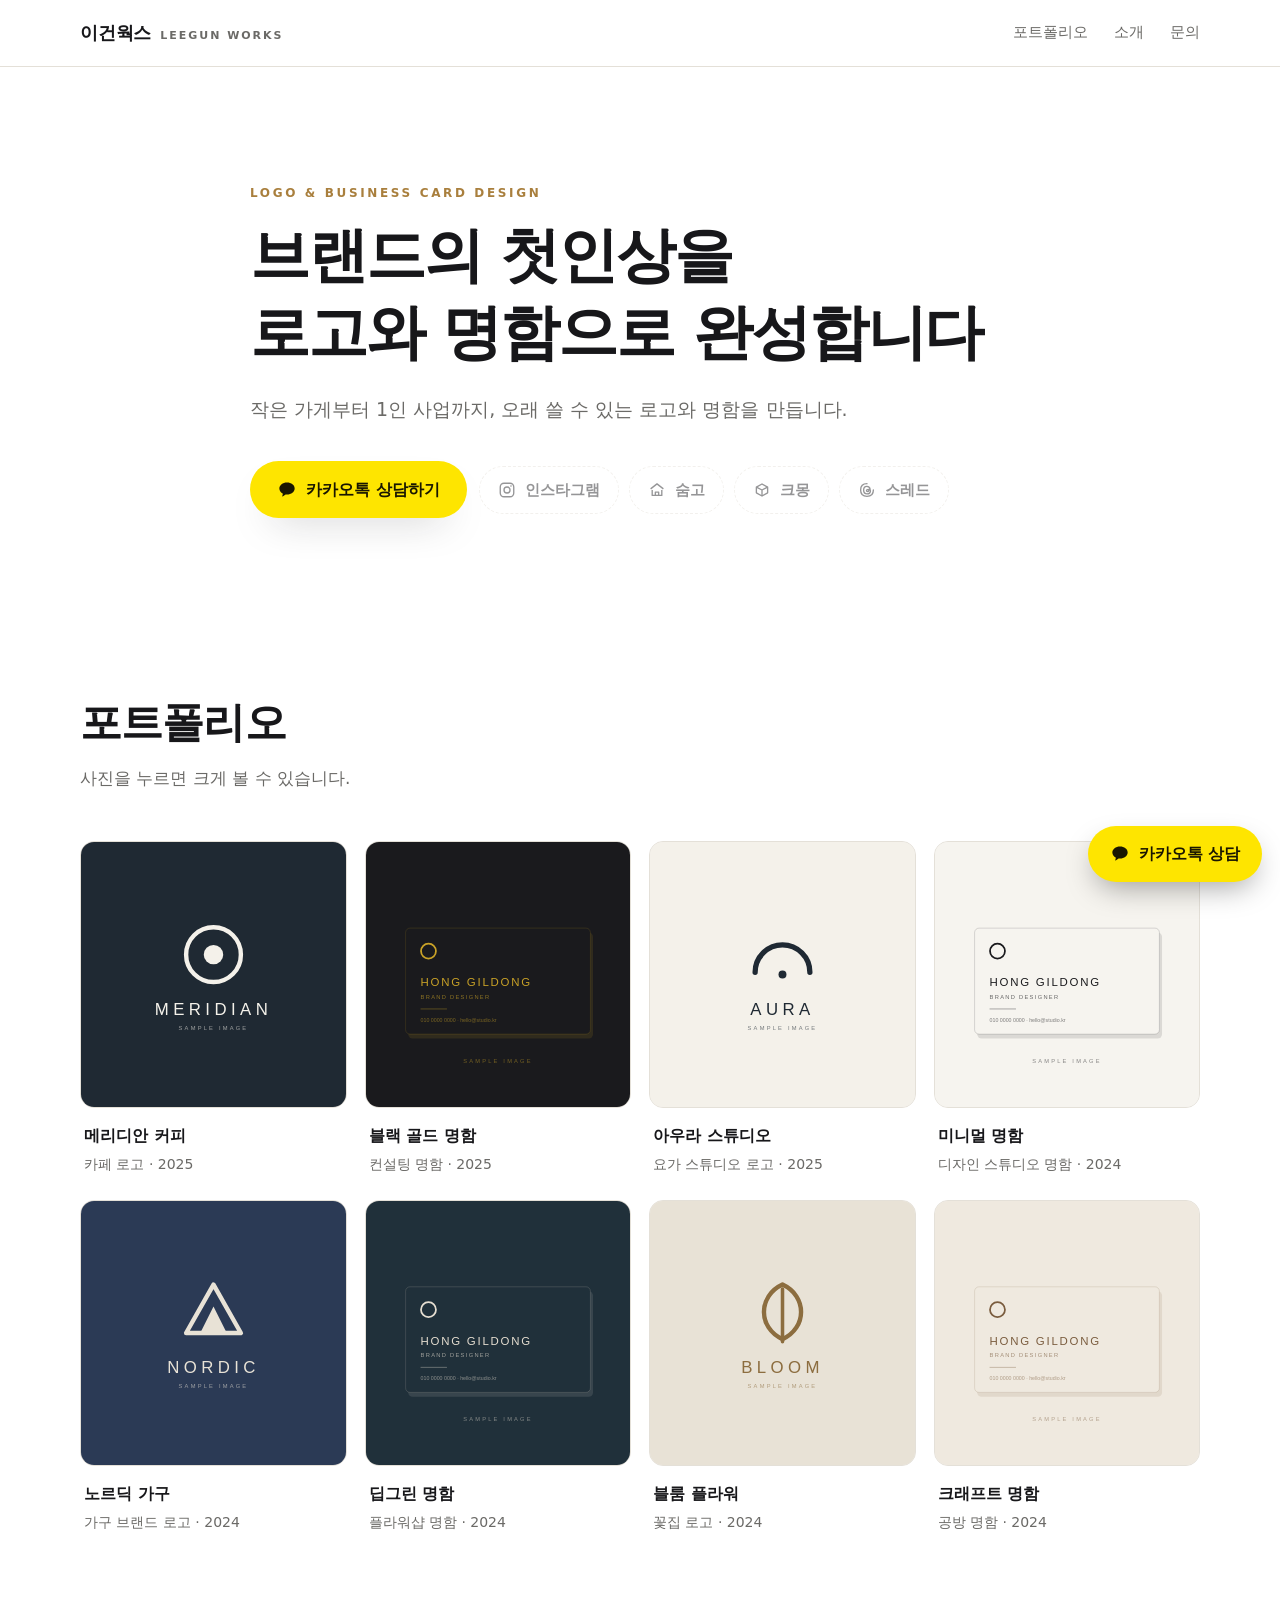
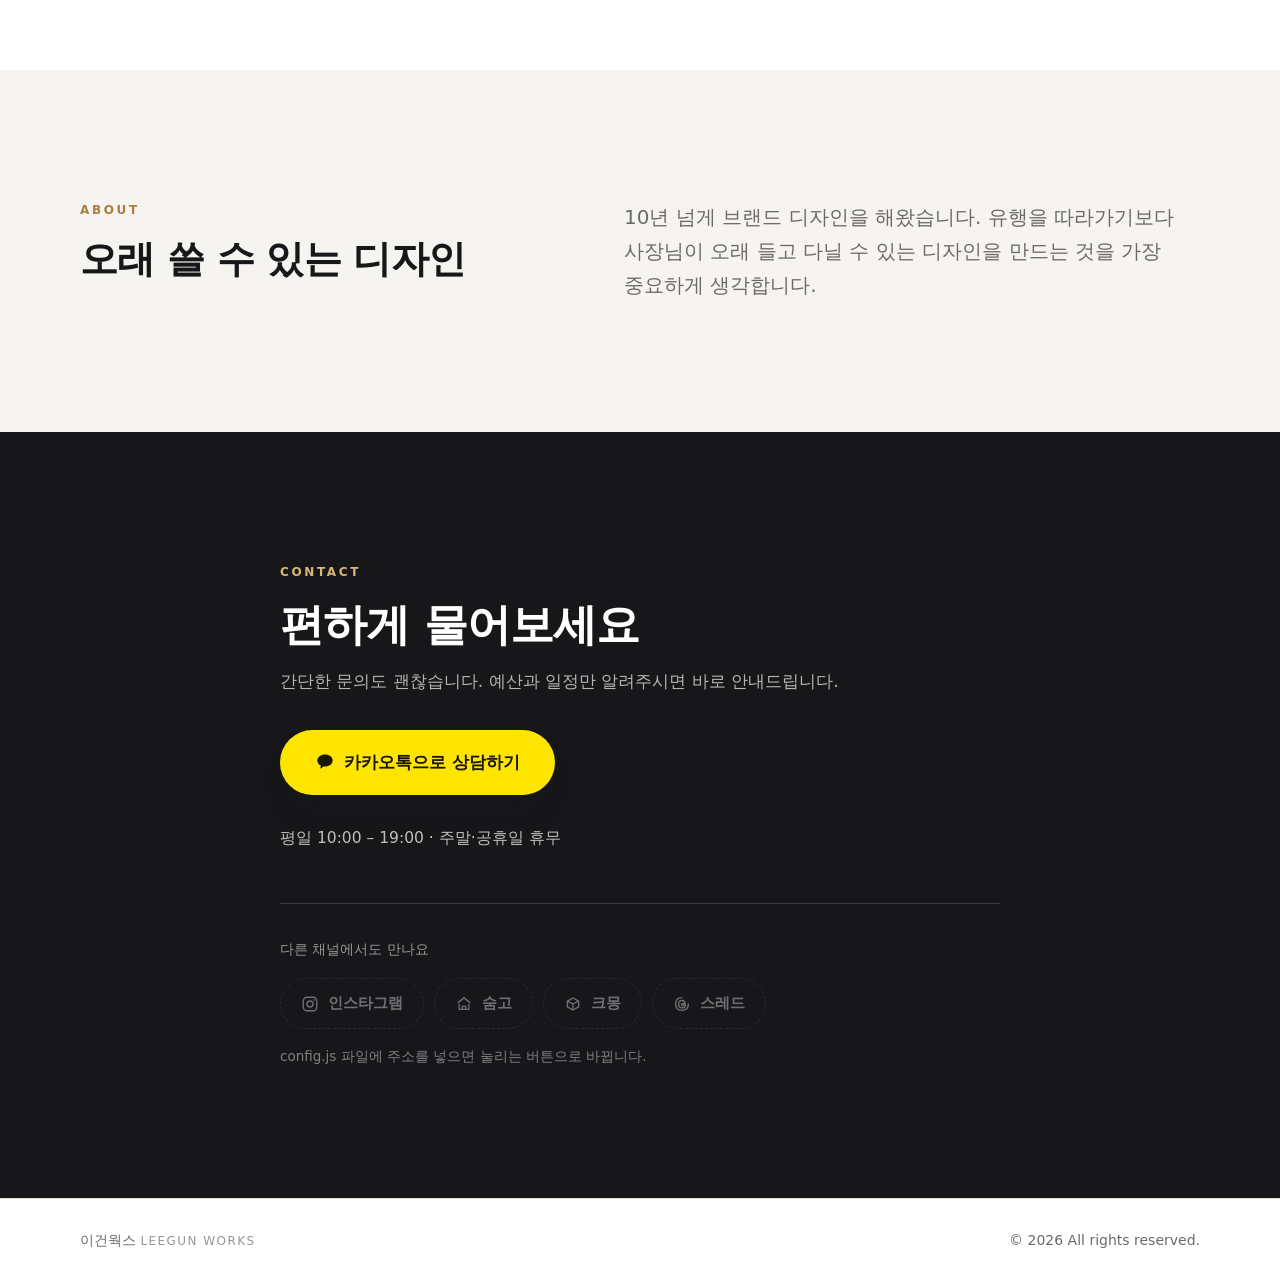
==== index.html @ 06e01722 "구성 단순화: 작업 과정·분류 탭 제거, 첫 화면에 외부 채널 버튼 추가 - 작업 과정(PROCESS) 섹션과 상단 메뉴 항목 삭제 - 포트폴리오 제목을 "지금까지의 작업"에서 "" ====
<!DOCTYPE html>
<html lang="ko">
<head>
<meta charset="UTF-8">
<meta name="viewport" content="width=device-width, initial-scale=1">
<title>이건웍스 | 로고 · 명함 디자인</title>
<meta name="description" content="이건웍스(Leegun Works) 로고·명함 디자인 포트폴리오. 상담은 카카오톡으로 편하게 문의해 주세요.">

<meta property="og:type" content="website">
<meta property="og:title" content="이건웍스 | 로고 · 명함 디자인">
<meta property="og:description" content="브랜드의 첫인상을 로고와 명함으로 완성합니다.">
<meta property="og:image" content="images/portfolio/logo-01.svg">

<link rel="icon" href="data:image/svg+xml,<svg xmlns='http://www.w3.org/2000/svg' viewBox='0 0 32 32'><rect width='32' height='32' rx='7' fill='%2317171a'/><circle cx='16' cy='16' r='7' fill='none' stroke='%23b08544' stroke-width='2.5'/></svg>">
<link rel="preconnect" href="https://cdn.jsdelivr.net">
<link rel="stylesheet" href="https://cdn.jsdelivr.net/gh/orioncactus/pretendard@v1.3.9/dist/web/static/pretendard-dynamic-subset.min.css">
<link rel="stylesheet" href="style.css">
</head>
<body>

<a class="skip-link" href="#portfolio">본문으로 건너뛰기</a>

<header class="site-header">
  <div class="wrap header-inner">
    <a class="brand" href="#top">
      <span data-brand>이건웍스</span>
      <span class="brand-en" data-brand-en></span>
    </a>
    <nav class="nav" aria-label="주요 메뉴">
      <a href="#portfolio">포트폴리오</a>
      <a href="#about">소개</a>
      <a href="#contact">문의</a>
    </nav>
  </div>
</header>

<main id="top">

  <!-- 첫 화면 -->
  <section class="hero">
    <div class="wrap hero-inner">
      <p class="eyebrow">LOGO &amp; BUSINESS CARD DESIGN</p>
      <h1 data-hero-title>브랜드의 첫인상을<br>로고와 명함으로 완성합니다</h1>
      <p class="hero-text" data-hero-text></p>
      <div class="hero-actions">
        <a class="btn btn-kakao" data-kakao-cta href="#contact">
          <span class="kakao-icon" aria-hidden="true"></span>카카오톡 상담하기
        </a>
        <div class="channel-buttons" id="heroChannels"></div>
      </div>
    </div>
  </section>

  <!-- 포트폴리오 -->
  <section id="portfolio" class="section">
    <div class="wrap">
      <div class="section-head">
        <h2>포트폴리오</h2>
        <p class="section-text">사진을 누르면 크게 볼 수 있습니다.</p>
      </div>

      <div class="grid" id="gallery"></div>
      <p class="empty" id="galleryEmpty" hidden>아직 등록된 작업물이 없습니다.</p>
    </div>
  </section>

  <!-- 소개 -->
  <section id="about" class="section section-alt">
    <div class="wrap about-inner">
      <div>
        <p class="eyebrow">ABOUT</p>
        <h2>오래 쓸 수 있는 디자인</h2>
      </div>
      <p class="about-text" data-about-text></p>
    </div>
  </section>

  <!-- 문의 -->
  <section id="contact" class="section contact">
    <div class="wrap contact-inner">
      <p class="eyebrow">CONTACT</p>
      <h2>편하게 물어보세요</h2>
      <p class="section-text">간단한 문의도 괜찮습니다. 예산과 일정만 알려주시면 바로 안내드립니다.</p>

      <a class="btn btn-kakao btn-lg" data-kakao-cta href="#contact">
        <span class="kakao-icon" aria-hidden="true"></span>카카오톡으로 상담하기
      </a>

      <ul class="contact-list" id="contact-list"></ul>

      <div class="channels">
        <p class="channels-label">다른 채널에서도 만나요</p>
        <div class="channel-buttons" id="channels"></div>
      </div>
    </div>
  </section>

</main>

<footer class="site-footer">
  <div class="wrap footer-inner">
    <span><span data-brand>이건웍스</span> <span class="footer-en" data-brand-en></span></span>
    <span class="footer-copy">&copy; <span id="year"></span> All rights reserved.</span>
  </div>
</footer>

<!-- 화면 아래 고정 카카오 버튼 -->
<a class="kakao-float" data-kakao-cta href="#contact" aria-label="카카오톡 상담하기">
  <span class="kakao-icon" aria-hidden="true"></span>
  <span class="kakao-float-text">카카오톡 상담</span>
</a>

<!-- 사진 크게 보기 -->
<div class="lightbox" id="lightbox" role="dialog" aria-modal="true" aria-label="작업물 크게 보기" hidden>
  <button class="lb-close" type="button" aria-label="닫기">&times;</button>
  <button class="lb-nav lb-prev" type="button" aria-label="이전 작업물">&#8249;</button>
  <figure class="lb-figure">
    <img id="lbImage" src="" alt="">
    <figcaption><strong id="lbTitle"></strong><span id="lbDesc"></span></figcaption>
  </figure>
  <button class="lb-nav lb-next" type="button" aria-label="다음 작업물">&#8250;</button>
</div>

<script src="config.js"></script>
<script src="script.js"></script>
</body>
</html>
---- style.css ----
/* ============================================================
   디자인 설정 — 색을 바꾸고 싶으면 아래 값만 고치세요.
   ============================================================ */
:root {
  --paper:      #ffffff;   /* 기본 배경색 */
  --paper-alt:  #f6f4f0;   /* 중간중간 들어가는 배경색 */
  --ink:        #17171a;   /* 글자색 */
  --ink-soft:   #6b6a67;   /* 흐린 글자색 */
  --line:       #e4e0d8;   /* 선 색 */
  --accent:     #a97f3d;   /* 포인트 색 */
  --kakao-bg:   #fee500;   /* 카카오 노랑 (바꾸지 마세요) */
  --kakao-ink:  #191600;

  --wrap: 1120px;
  --radius: 14px;
  --shadow: 0 18px 40px -22px rgba(23, 23, 26, .38);
  --font: "Pretendard Variable", Pretendard, -apple-system, BlinkMacSystemFont,
          "Apple SD Gothic Neo", "Malgun Gothic", system-ui, sans-serif;
}

/* ---------- 기본 ---------- */
*, *::before, *::after { box-sizing: border-box; }
html { scroll-behavior: smooth; }
body {
  margin: 0;
  background: var(--paper);
  color: var(--ink);
  font-family: var(--font);
  font-size: 17px;
  line-height: 1.7;
  -webkit-font-smoothing: antialiased;
  word-break: keep-all;
}
img { max-width: 100%; display: block; }
a { color: inherit; text-decoration: none; }
h1, h2, h3 { line-height: 1.28; letter-spacing: -.02em; margin: 0; font-weight: 700; }
p { margin: 0; }
ul, ol { margin: 0; padding: 0; list-style: none; }

.wrap { width: min(100% - 40px, var(--wrap)); margin-inline: auto; }
.section { padding: clamp(72px, 11vw, 130px) 0; }
.section-alt { background: var(--paper-alt); }

.eyebrow {
  font-size: 12px; letter-spacing: .22em; font-weight: 600;
  color: var(--accent); text-transform: uppercase; margin-bottom: 14px;
}
.section-head { max-width: 620px; margin-bottom: 48px; }
.section-head h2 { font-size: clamp(28px, 4.4vw, 42px); }
.section-text { color: var(--ink-soft); margin-top: 14px; }

.skip-link {
  position: absolute; left: -9999px; top: 0; z-index: 100;
  background: var(--ink); color: #fff; padding: 12px 18px;
}
.skip-link:focus { left: 12px; top: 12px; }

:where(a, button):focus-visible {
  outline: 2px solid var(--accent); outline-offset: 3px; border-radius: 6px;
}

/* ---------- 상단 메뉴 ---------- */
.site-header {
  position: sticky; top: 0; z-index: 40;
  background: rgba(255, 255, 255, .88);
  backdrop-filter: blur(12px);
  border-bottom: 1px solid var(--line);
}
.header-inner {
  display: flex; align-items: center; justify-content: space-between;
  min-height: 66px; gap: 20px;
}
.brand {
  font-weight: 700; font-size: 18px; letter-spacing: -.01em;
  display: inline-flex; align-items: baseline; gap: 9px;
}
.brand-en {
  font-size: 11px; font-weight: 600; letter-spacing: .18em;
  color: var(--ink-soft);
}
@media (max-width: 400px) { .brand-en { display: none; } }
.footer-en { letter-spacing: .12em; font-size: 12px; opacity: .7; }
.nav { display: flex; gap: 26px; font-size: 15px; color: var(--ink-soft); }
.nav a { position: relative; padding: 4px 0; transition: color .18s; }
.nav a:hover { color: var(--ink); }
@media (max-width: 720px) { .nav { display: none; } }

/* ---------- 첫 화면 ---------- */
.hero { padding: clamp(64px, 10vw, 116px) 0 clamp(20px, 4vw, 48px); }
.hero-inner { max-width: 780px; }
.hero h1 { font-size: clamp(32px, 6.2vw, 60px); letter-spacing: -.035em; }
.hero-text { margin-top: 22px; font-size: clamp(16px, 2vw, 19px); color: var(--ink-soft); max-width: 52ch; }
.hero-actions {
  display: flex; flex-wrap: wrap; align-items: center;
  gap: 12px; margin-top: 36px;
}
.hero-actions .channel { padding: 11px 18px; font-size: 14.5px; }

/* ---------- 버튼 ---------- */
.btn {
  display: inline-flex; align-items: center; justify-content: center; gap: 9px;
  padding: 14px 26px; border-radius: 999px; font-weight: 600; font-size: 16px;
  border: 1px solid transparent; cursor: pointer;
  transition: transform .16s ease, box-shadow .16s ease, background .16s ease;
}
.btn:hover { transform: translateY(-2px); }
.btn-lg { padding: 17px 34px; font-size: 17px; }
.btn-kakao { background: var(--kakao-bg); color: var(--kakao-ink); box-shadow: var(--shadow); }
.btn-kakao:hover { background: #ffe94d; }
.btn-ghost { border-color: var(--line); color: var(--ink); background: transparent; }
.btn-ghost:hover { border-color: var(--ink); }

.kakao-icon {
  width: 20px; height: 20px; flex: none;
  background: currentColor;
  -webkit-mask: var(--kakao-mask) center / contain no-repeat;
          mask: var(--kakao-mask) center / contain no-repeat;
  --kakao-mask: url("data:image/svg+xml,%3Csvg xmlns='http://www.w3.org/2000/svg' viewBox='0 0 24 24'%3E%3Cpath d='M12 3C6.9 3 2.8 6.3 2.8 10.3c0 2.6 1.7 4.9 4.3 6.2-.2.7-.7 2.5-.8 2.9-.1.5.2.5.4.4.2-.1 2.7-1.8 3.7-2.5.5.1 1.1.1 1.6.1 5.1 0 9.2-3.3 9.2-7.3S17.1 3 12 3z'/%3E%3C/svg%3E");
}

/* ---------- 포트폴리오 ---------- */
.grid {
  display: grid; gap: 18px;
  grid-template-columns: repeat(auto-fill, minmax(min(100%, 250px), 1fr));
}
.card-item {
  border: 0; padding: 0; background: none; font: inherit; color: inherit;
  cursor: zoom-in; text-align: left; display: block;
}
.card-item .thumb {
  position: relative; overflow: hidden; border-radius: var(--radius);
  border: 1px solid var(--line); background: var(--paper-alt);
}
.card-item img {
  width: 100%; aspect-ratio: 1; object-fit: cover;
  transition: transform .45s cubic-bezier(.2, .7, .3, 1);
}
.card-item:hover img { transform: scale(1.045); }
.card-item .meta { padding: 14px 4px 4px; }
.card-item .meta strong { display: block; font-size: 16px; font-weight: 600; }
.card-item .meta span { font-size: 14px; color: var(--ink-soft); }
.empty { color: var(--ink-soft); padding: 40px 0; }

/* ---------- 소개 ---------- */
.about-inner { display: grid; gap: 32px; grid-template-columns: 1fr; }
.about-inner h2 { font-size: clamp(26px, 4vw, 38px); }
.about-text { font-size: clamp(17px, 2.2vw, 20px); color: var(--ink-soft); max-width: 62ch; }
@media (min-width: 900px) {
  .about-inner { grid-template-columns: 1fr 1.2fr; gap: 64px; align-items: start; }
}

/* ---------- 문의 ---------- */
.contact { background: var(--ink); color: #fff; }
.contact .eyebrow { color: #d8b877; }
.contact h2 { font-size: clamp(28px, 4.6vw, 44px); }
.contact .section-text { color: rgba(255, 255, 255, .68); }
.contact-inner { max-width: 720px; }
.contact-inner .btn-kakao { margin-top: 34px; }

.contact-list { display: flex; flex-wrap: wrap; gap: 10px 28px; margin-top: 30px; font-size: 15.5px; color: rgba(255, 255, 255, .72); }
.contact-list a:hover { color: #fff; text-decoration: underline; }

.channels { margin-top: 52px; padding-top: 34px; border-top: 1px solid rgba(255, 255, 255, .16); }
.channels-label { font-size: 14px; color: rgba(255, 255, 255, .55); margin-bottom: 16px; }
.channels-hint { font-size: 13.5px; color: rgba(255, 255, 255, .45); margin-top: 16px; }

/* ---------- 인스타 · 숨고 · 크몽 · 스레드 버튼 ----------
   기본값은 흰 배경용(첫 화면), .contact 안에서는 어두운 배경용으로 바뀝니다. */
.channel-buttons { display: flex; flex-wrap: wrap; gap: 10px; }
.channel {
  display: inline-flex; align-items: center; gap: 9px;
  padding: 12px 20px; border-radius: 999px; font-size: 15px; font-weight: 600;
  border: 1px solid var(--line); color: var(--ink);
  transition: background .16s, border-color .16s, transform .16s;
}
.channel:hover { border-color: var(--ink); transform: translateY(-2px); }
.channel svg { width: 18px; height: 18px; flex: none; }
.channel.is-placeholder { opacity: .45; cursor: default; border-style: dashed; }
.channel.is-placeholder:hover { transform: none; border-color: var(--line); }

.contact .channel { border-color: rgba(255, 255, 255, .22); color: #fff; }
.contact .channel:hover { background: rgba(255, 255, 255, .1); border-color: rgba(255, 255, 255, .5); }
.contact .channel.is-placeholder { opacity: .38; }
.contact .channel.is-placeholder:hover { background: none; border-color: rgba(255, 255, 255, .22); }

/* ---------- 하단 ---------- */
.site-footer { border-top: 1px solid var(--line); padding: 30px 0 calc(30px + env(safe-area-inset-bottom)); font-size: 14px; color: var(--ink-soft); }
.footer-inner { display: flex; flex-wrap: wrap; gap: 10px; justify-content: space-between; }

/* ---------- 화면에 떠 있는 카카오 버튼 ---------- */
.kakao-float {
  position: fixed; z-index: 45;
  right: max(18px, env(safe-area-inset-right));
  bottom: max(18px, env(safe-area-inset-bottom));
  display: inline-flex; align-items: center; gap: 9px;
  padding: 15px 22px; border-radius: 999px;
  background: var(--kakao-bg); color: var(--kakao-ink);
  font-weight: 700; font-size: 15.5px;
  box-shadow: 0 12px 30px -8px rgba(0, 0, 0, .38);
  transition: transform .18s, box-shadow .18s;
}
.kakao-float:hover { transform: translateY(-3px); box-shadow: 0 18px 36px -10px rgba(0, 0, 0, .45); }
body.lb-open .kakao-float { display: none; }
@media (max-width: 520px) {
  .kakao-float { padding: 15px; }
  .kakao-float-text { display: none; }
}

/* ---------- 사진 크게 보기 ---------- */
.lightbox {
  position: fixed; inset: 0; z-index: 60;
  background: rgba(16, 16, 18, .93);
  display: grid; grid-template-columns: auto 1fr auto; align-items: center;
  gap: 10px; padding: 20px;
}
.lightbox[hidden] { display: none; }
.lb-figure { margin: 0; display: grid; justify-items: center; gap: 16px; min-width: 0; }
.lb-figure img {
  max-width: min(880px, 100%); max-height: 74vh;
  object-fit: contain; border-radius: 10px; background: #fff;
}
.lb-figure figcaption { color: #fff; text-align: center; display: grid; gap: 4px; }
.lb-figure figcaption span { color: rgba(255, 255, 255, .6); font-size: 14.5px; }
.lb-nav, .lb-close {
  background: rgba(255, 255, 255, .1); border: 0; color: #fff; cursor: pointer;
  width: 46px; height: 46px; border-radius: 50%; font-size: 28px; line-height: 1;
  display: grid; place-items: center; transition: background .16s;
}
.lb-nav:hover, .lb-close:hover { background: rgba(255, 255, 255, .24); }
.lb-close { position: absolute; top: 18px; right: 18px; font-size: 30px; }
@media (max-width: 640px) {
  .lightbox { grid-template-columns: 1fr; grid-template-areas: "fig"; }
  .lb-figure { grid-area: fig; }
  .lb-nav { position: absolute; bottom: 26px; }
  .lb-prev { left: 26%; }
  .lb-next { right: 26%; }
}

@media (prefers-reduced-motion: reduce) {
  html { scroll-behavior: auto; }
  *, *::before, *::after { transition-duration: .01ms !important; animation-duration: .01ms !important; }
}
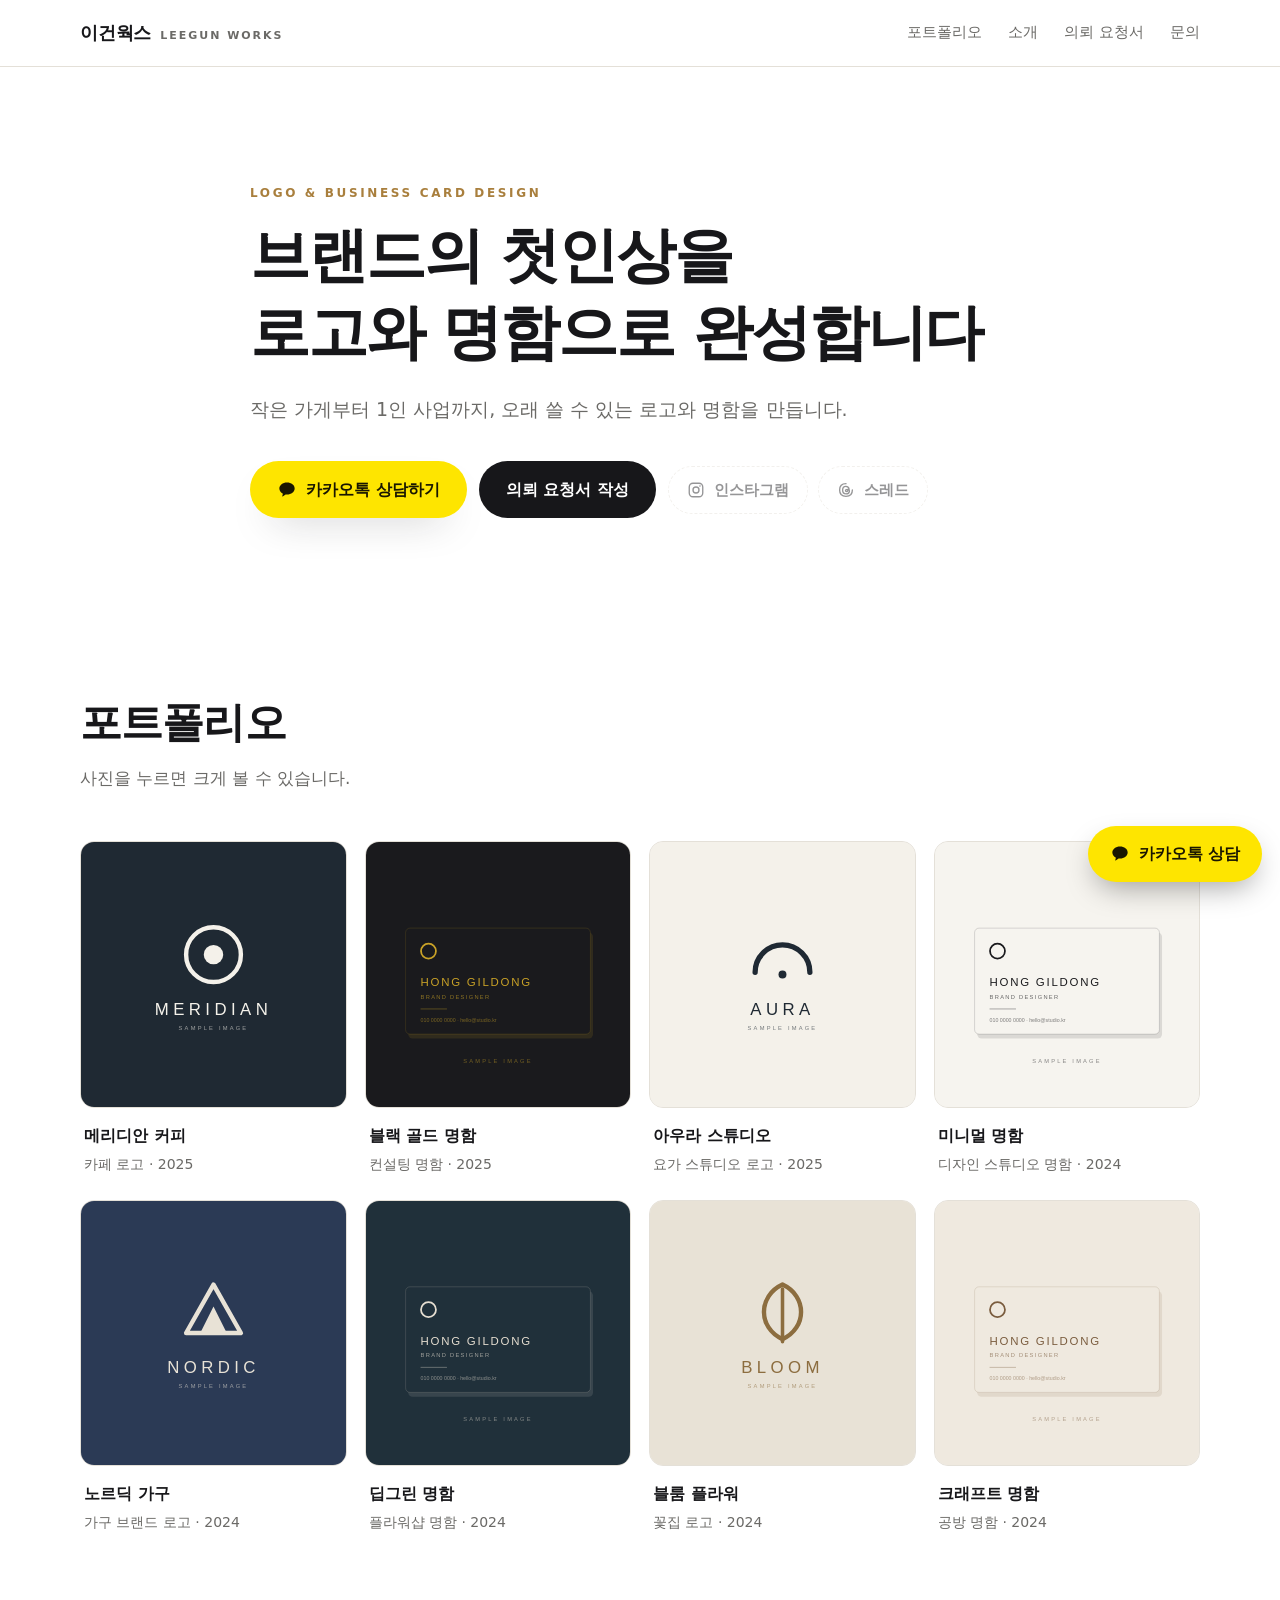
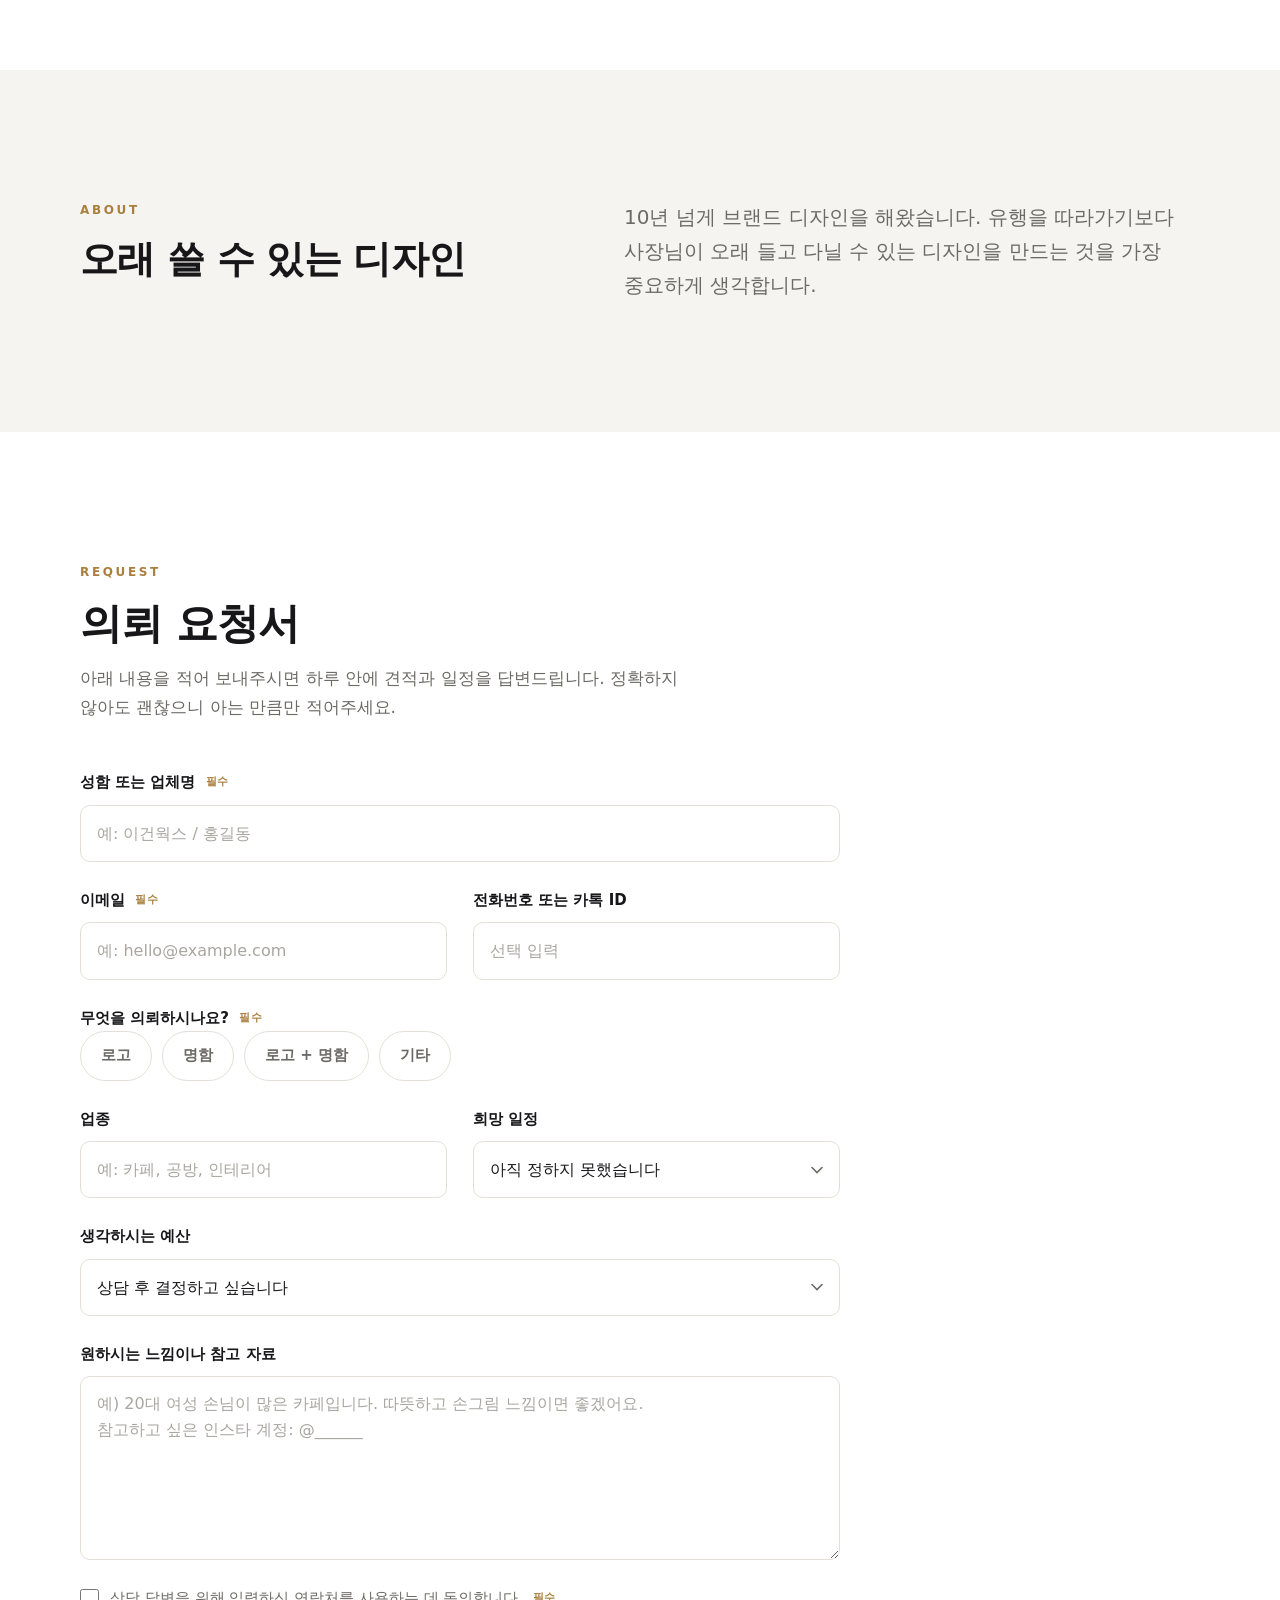
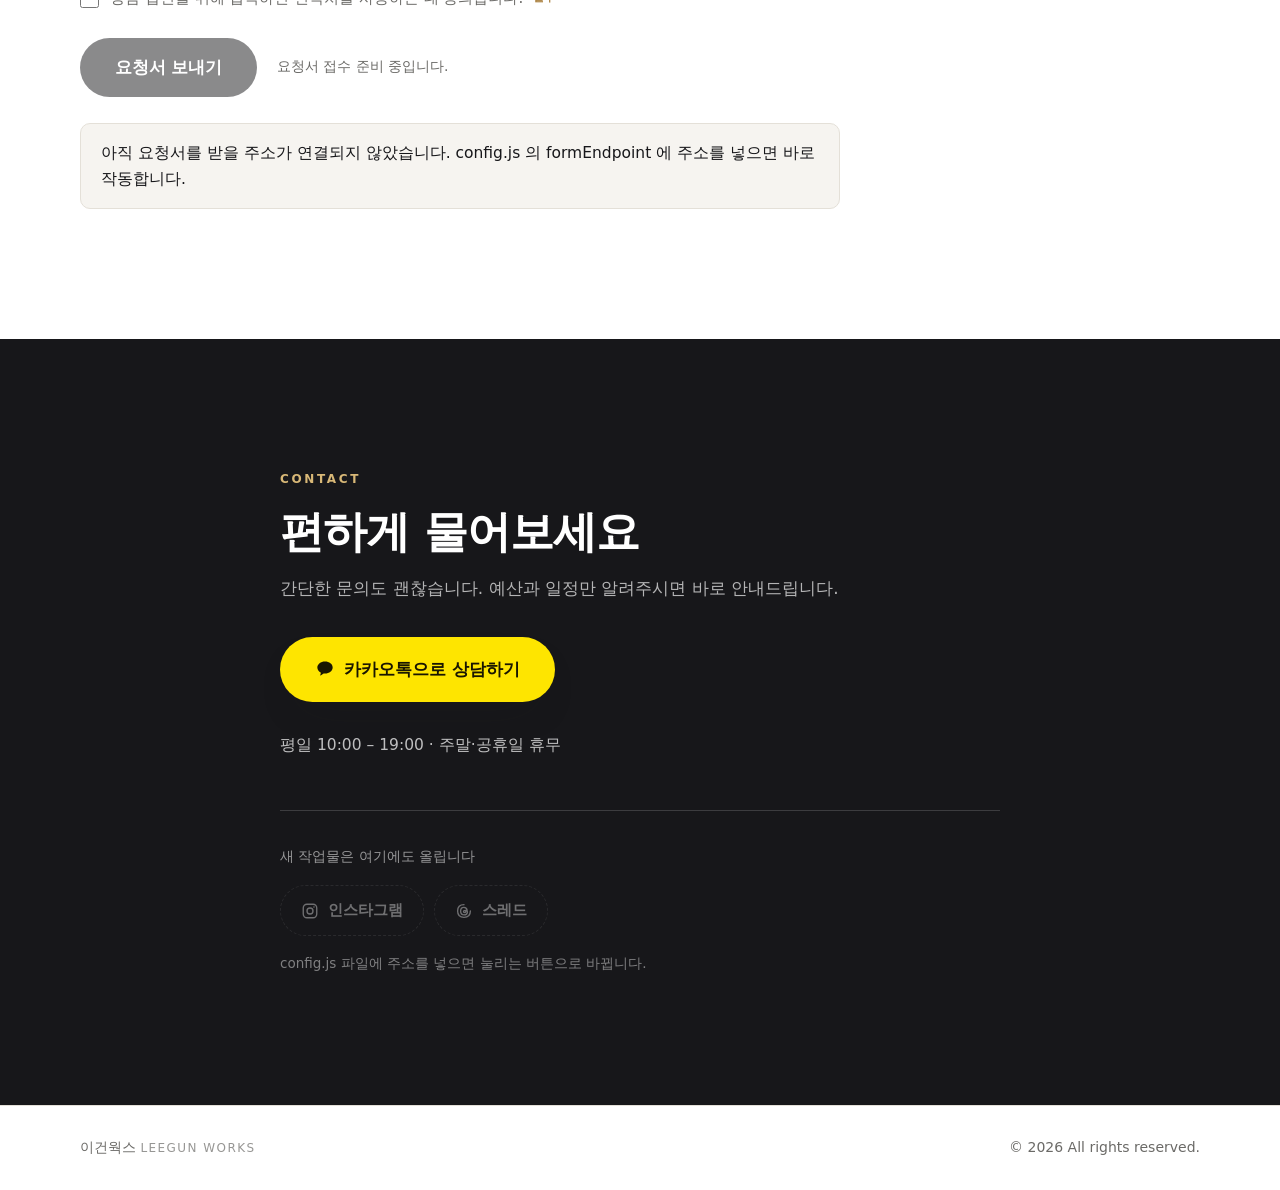
==== commit 73c52e39: "의뢰 요청서 추가, 크몽·숨고 링크 제거 홈페이지 목적(플랫폼을 거치지 않고 직접 의뢰받기)에 맞춰 구성 변경.  - 의뢰 요청서 섹션 신설   · 성함/이메일/연락처/의뢰종류/업" ====
--- a/index.html
+++ b/index.html
@@ -29,6 +29,7 @@
     <nav class="nav" aria-label="주요 메뉴">
       <a href="#portfolio">포트폴리오</a>
       <a href="#about">소개</a>
+      <a href="#request">의뢰 요청서</a>
       <a href="#contact">문의</a>
     </nav>
   </div>
@@ -46,6 +47,7 @@
         <a class="btn btn-kakao" data-kakao-cta href="#contact">
           <span class="kakao-icon" aria-hidden="true"></span>카카오톡 상담하기
         </a>
+        <a class="btn btn-ink" href="#request">의뢰 요청서 작성</a>
         <div class="channel-buttons" id="heroChannels"></div>
       </div>
     </div>
@@ -75,6 +77,95 @@
     </div>
   </section>
 
+  <!-- 의뢰 요청서 -->
+  <section id="request" class="section">
+    <div class="wrap">
+      <div class="section-head">
+        <p class="eyebrow">REQUEST</p>
+        <h2>의뢰 요청서</h2>
+        <p class="section-text">
+          아래 내용을 적어 보내주시면 하루 안에 견적과 일정을 답변드립니다.
+          정확하지 않아도 괜찮으니 아는 만큼만 적어주세요.
+        </p>
+      </div>
+
+      <form class="req-form" id="requestForm" novalidate>
+        <div class="field">
+          <label for="f-name">성함 또는 업체명 <span class="req">필수</span></label>
+          <input type="text" id="f-name" name="성함" required autocomplete="name" placeholder="예: 이건웍스 / 홍길동">
+        </div>
+
+        <div class="field-row">
+          <div class="field">
+            <label for="f-email">이메일 <span class="req">필수</span></label>
+            <input type="email" id="f-email" name="이메일" required autocomplete="email" placeholder="예: hello@example.com">
+          </div>
+          <div class="field">
+            <label for="f-contact">전화번호 또는 카톡 ID</label>
+            <input type="text" id="f-contact" name="연락처" autocomplete="tel" placeholder="선택 입력">
+          </div>
+        </div>
+
+        <fieldset class="field">
+          <legend>무엇을 의뢰하시나요? <span class="req">필수</span></legend>
+          <div class="choices">
+            <label class="choice"><input type="radio" name="의뢰종류" value="로고" required><span>로고</span></label>
+            <label class="choice"><input type="radio" name="의뢰종류" value="명함"><span>명함</span></label>
+            <label class="choice"><input type="radio" name="의뢰종류" value="로고+명함"><span>로고 + 명함</span></label>
+            <label class="choice"><input type="radio" name="의뢰종류" value="기타"><span>기타</span></label>
+          </div>
+        </fieldset>
+
+        <div class="field-row">
+          <div class="field">
+            <label for="f-biz">업종</label>
+            <input type="text" id="f-biz" name="업종" placeholder="예: 카페, 공방, 인테리어">
+          </div>
+          <div class="field">
+            <label for="f-when">희망 일정</label>
+            <select id="f-when" name="희망일정">
+              <option value="미정">아직 정하지 못했습니다</option>
+              <option value="1주 이내">급합니다 (1주 이내)</option>
+              <option value="2~3주">2~3주 정도</option>
+              <option value="한 달 이상">여유 있습니다 (한 달 이상)</option>
+            </select>
+          </div>
+        </div>
+
+        <div class="field">
+          <label for="f-budget">생각하시는 예산</label>
+          <select id="f-budget" name="예산">
+            <option value="상담 후 결정">상담 후 결정하고 싶습니다</option>
+            <option value="10만원 이하">10만원 이하</option>
+            <option value="10~30만원">10~30만원</option>
+            <option value="30~50만원">30~50만원</option>
+            <option value="50만원 이상">50만원 이상</option>
+          </select>
+        </div>
+
+        <div class="field">
+          <label for="f-detail">원하시는 느낌이나 참고 자료</label>
+          <textarea id="f-detail" name="내용" rows="6"
+            placeholder="예) 20대 여성 손님이 많은 카페입니다. 따뜻하고 손그림 느낌이면 좋겠어요.&#10;참고하고 싶은 인스타 계정: @______"></textarea>
+        </div>
+
+        <div class="field">
+          <label class="agree">
+            <input type="checkbox" id="f-agree" name="개인정보동의" value="동의" required>
+            <span>상담 답변을 위해 입력하신 연락처를 사용하는 데 동의합니다. <span class="req">필수</span></span>
+          </label>
+        </div>
+
+        <div class="form-foot">
+          <button type="submit" class="btn btn-ink btn-lg" id="submitBtn">요청서 보내기</button>
+          <p class="form-note" id="formNote"></p>
+        </div>
+
+        <p class="form-status" id="formStatus" role="status" aria-live="polite" hidden></p>
+      </form>
+    </div>
+  </section>
+
   <!-- 문의 -->
   <section id="contact" class="section contact">
     <div class="wrap contact-inner">
@@ -89,7 +180,7 @@
       <ul class="contact-list" id="contact-list"></ul>
 
       <div class="channels">
-        <p class="channels-label">다른 채널에서도 만나요</p>
+        <p class="channels-label">새 작업물은 여기에도 올립니다</p>
         <div class="channel-buttons" id="channels"></div>
       </div>
     </div>
--- a/style.css
+++ b/style.css
@@ -109,6 +109,9 @@
 .btn-kakao:hover { background: #ffe94d; }
 .btn-ghost { border-color: var(--line); color: var(--ink); background: transparent; }
 .btn-ghost:hover { border-color: var(--ink); }
+.btn-ink { background: var(--ink); color: #fff; }
+.btn-ink:hover { background: #2c2c31; }
+.btn:disabled { opacity: .5; cursor: not-allowed; transform: none; }
 
 .kakao-icon {
   width: 20px; height: 20px; flex: none;
@@ -148,6 +151,70 @@
 @media (min-width: 900px) {
   .about-inner { grid-template-columns: 1fr 1.2fr; gap: 64px; align-items: start; }
 }
+
+/* ---------- 의뢰 요청서 ---------- */
+.req-form { max-width: 760px; display: grid; gap: 26px; }
+.field { display: grid; gap: 9px; border: 0; padding: 0; margin: 0; min-width: 0; }
+.field-row { display: grid; gap: 26px; grid-template-columns: 1fr; }
+@media (min-width: 720px) { .field-row { grid-template-columns: 1fr 1fr; } }
+
+.field label, .field legend { font-size: 15px; font-weight: 600; padding: 0; }
+.req {
+  font-size: 11px; font-weight: 700; letter-spacing: .04em; vertical-align: 2px;
+  color: var(--accent); margin-left: 5px;
+}
+
+.field input[type="text"], .field input[type="email"], .field select, .field textarea {
+  font: inherit; font-size: 16px; width: 100%;
+  padding: 14px 16px; border-radius: 10px;
+  border: 1px solid var(--line); background: var(--paper); color: var(--ink);
+  transition: border-color .16s, box-shadow .16s;
+}
+.field textarea { resize: vertical; line-height: 1.6; }
+.field select {
+  appearance: none;
+  background-image: url("data:image/svg+xml,%3Csvg xmlns='http://www.w3.org/2000/svg' viewBox='0 0 12 8'%3E%3Cpath d='M1 1.5 6 6.5l5-5' fill='none' stroke='%236b6a67' stroke-width='1.6' stroke-linecap='round'/%3E%3C/svg%3E");
+  background-repeat: no-repeat; background-position: right 16px center; background-size: 12px;
+  padding-right: 42px; cursor: pointer;
+}
+.field :is(input, select, textarea):focus {
+  outline: none; border-color: var(--ink);
+  box-shadow: 0 0 0 3px rgba(169, 127, 61, .16);
+}
+.field ::placeholder { color: #a9a6a0; }
+
+.choices { display: flex; flex-wrap: wrap; gap: 10px; }
+.choice { cursor: pointer; }
+.choice input { position: absolute; opacity: 0; width: 0; height: 0; }
+.choice span {
+  display: inline-block; padding: 11px 20px; border-radius: 999px;
+  border: 1px solid var(--line); font-size: 15px; font-weight: 600;
+  color: var(--ink-soft); transition: all .16s;
+}
+.choice:hover span { border-color: var(--ink); color: var(--ink); }
+.choice input:checked + span { background: var(--ink); border-color: var(--ink); color: #fff; }
+.choice input:focus-visible + span { outline: 2px solid var(--accent); outline-offset: 3px; }
+
+.field label.agree {
+  display: flex; align-items: flex-start; gap: 11px;
+  font-size: 15px; font-weight: 400; color: var(--ink-soft); cursor: pointer;
+}
+.agree input { width: 19px; height: 19px; margin: 3px 0 0; accent-color: var(--ink); flex: none; cursor: pointer; }
+
+.form-foot { display: flex; flex-wrap: wrap; align-items: center; gap: 16px 20px; }
+.form-note { font-size: 14px; color: var(--ink-soft); }
+
+.form-status {
+  padding: 16px 20px; border-radius: 10px; font-size: 15.5px;
+  border: 1px solid var(--line); background: var(--paper-alt);
+}
+.form-status[hidden] { display: none; }
+.form-status.is-ok { border-color: #1f7a4d; background: #eef7f1; color: #145636; }
+.form-status.is-error { border-color: #b3382f; background: #fbeeed; color: #8a2b23; }
+.form-status a { text-decoration: underline; font-weight: 600; }
+
+.field.has-error :is(input, select, textarea) { border-color: #b3382f; }
+.field-error { font-size: 13.5px; color: #b3382f; }
 
 /* ---------- 문의 ---------- */
 .contact { background: var(--ink); color: #fff; }
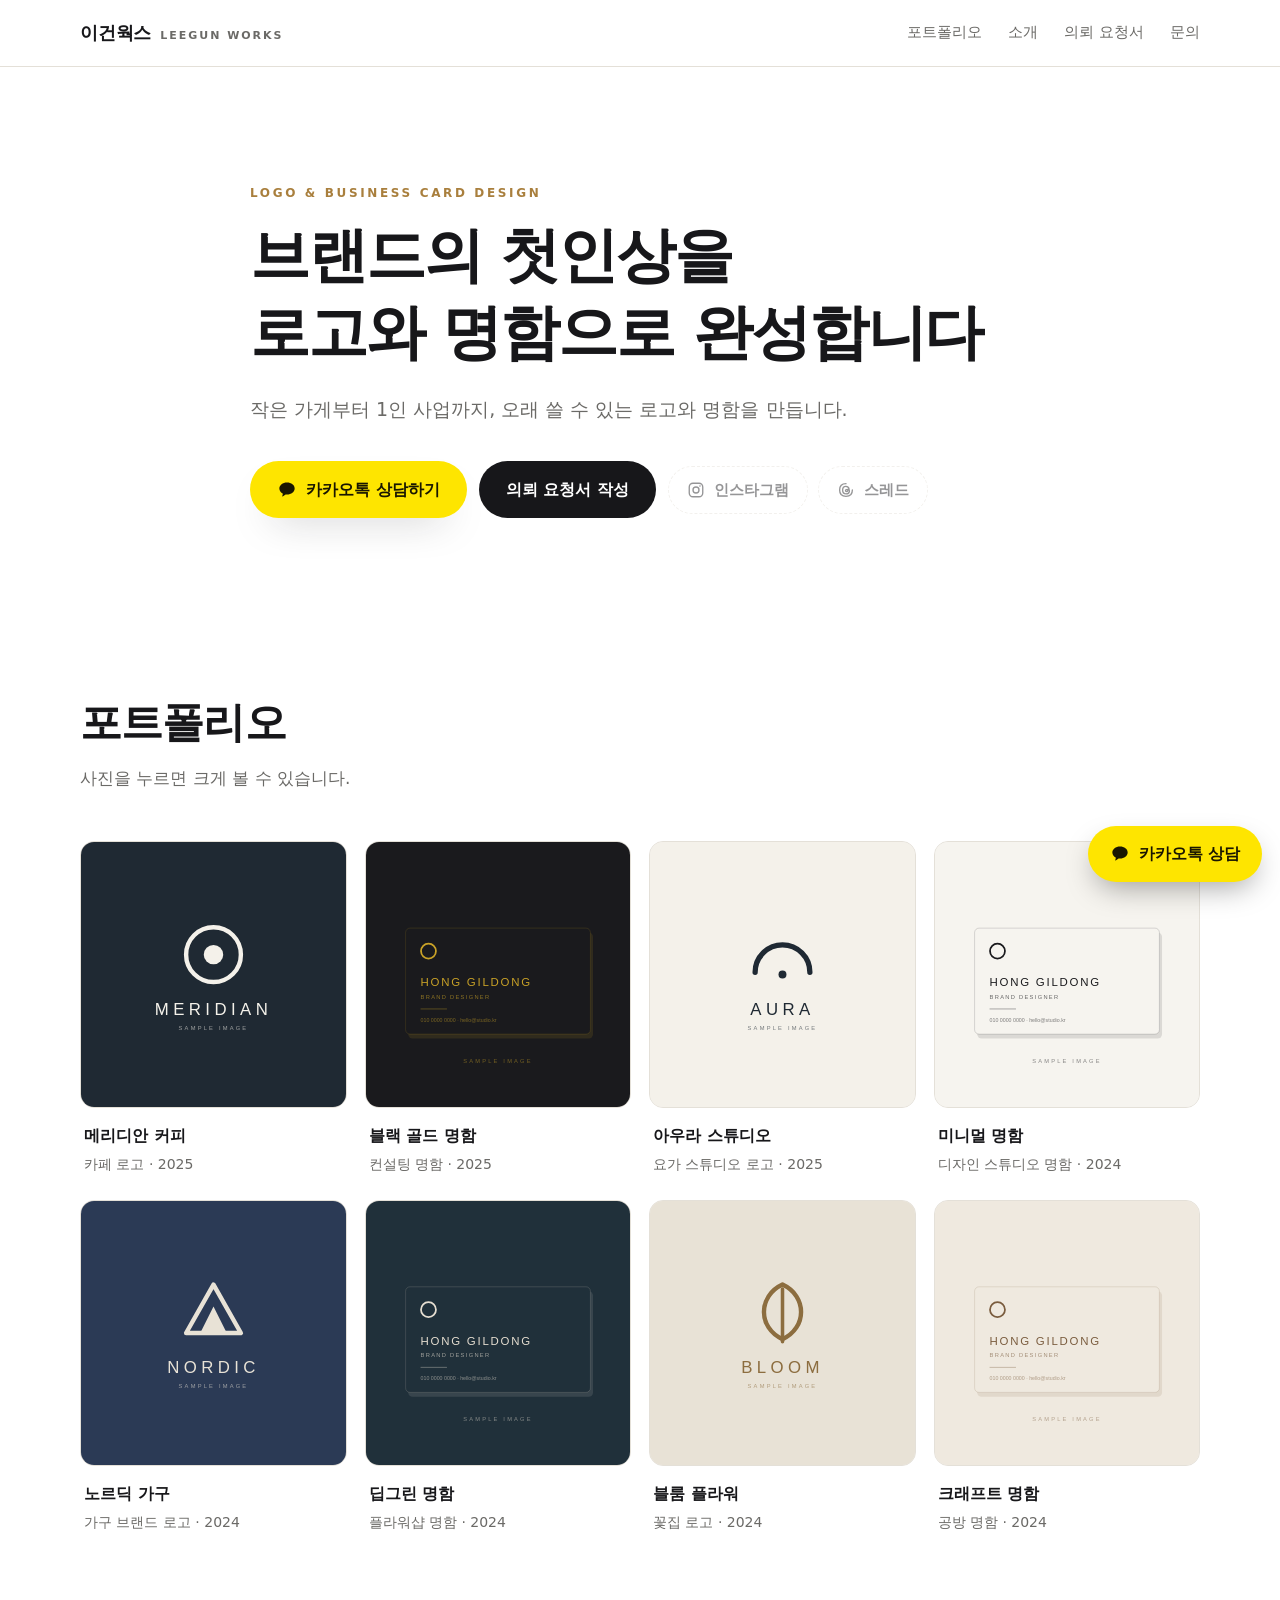
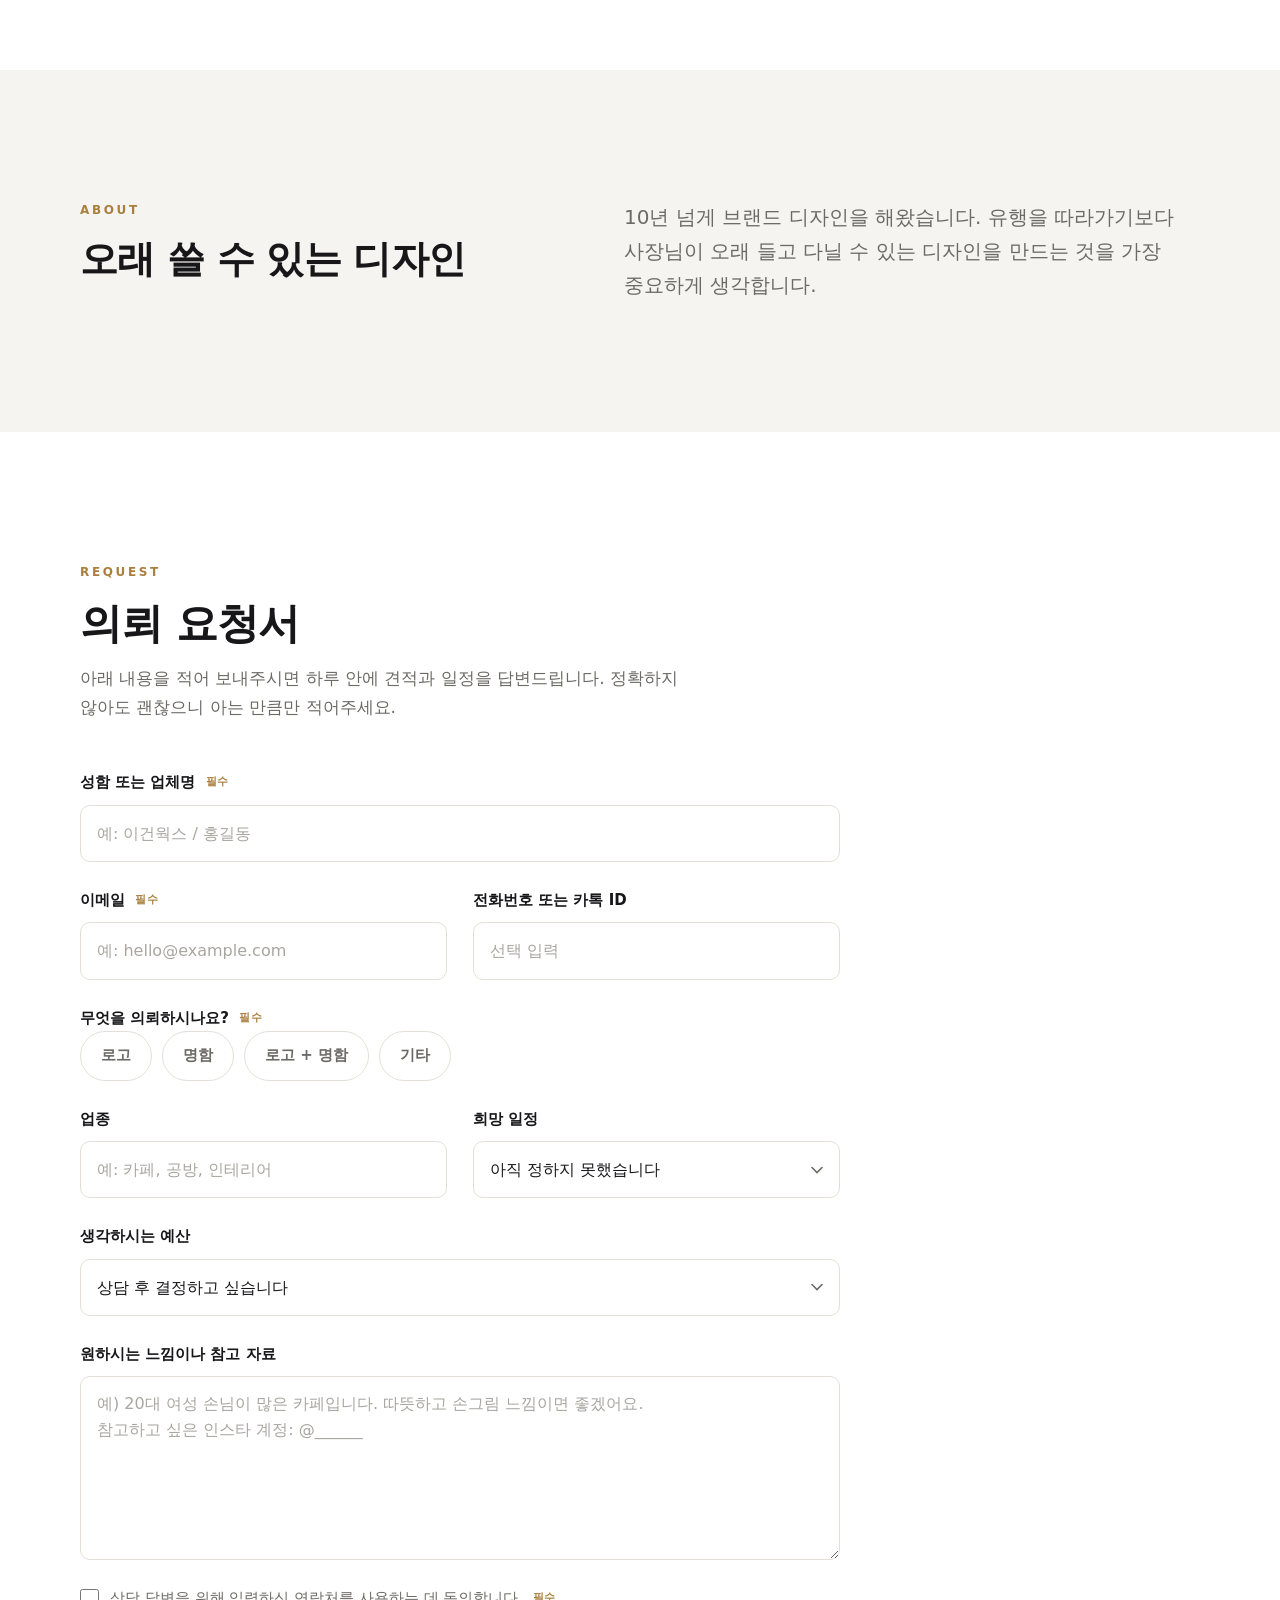
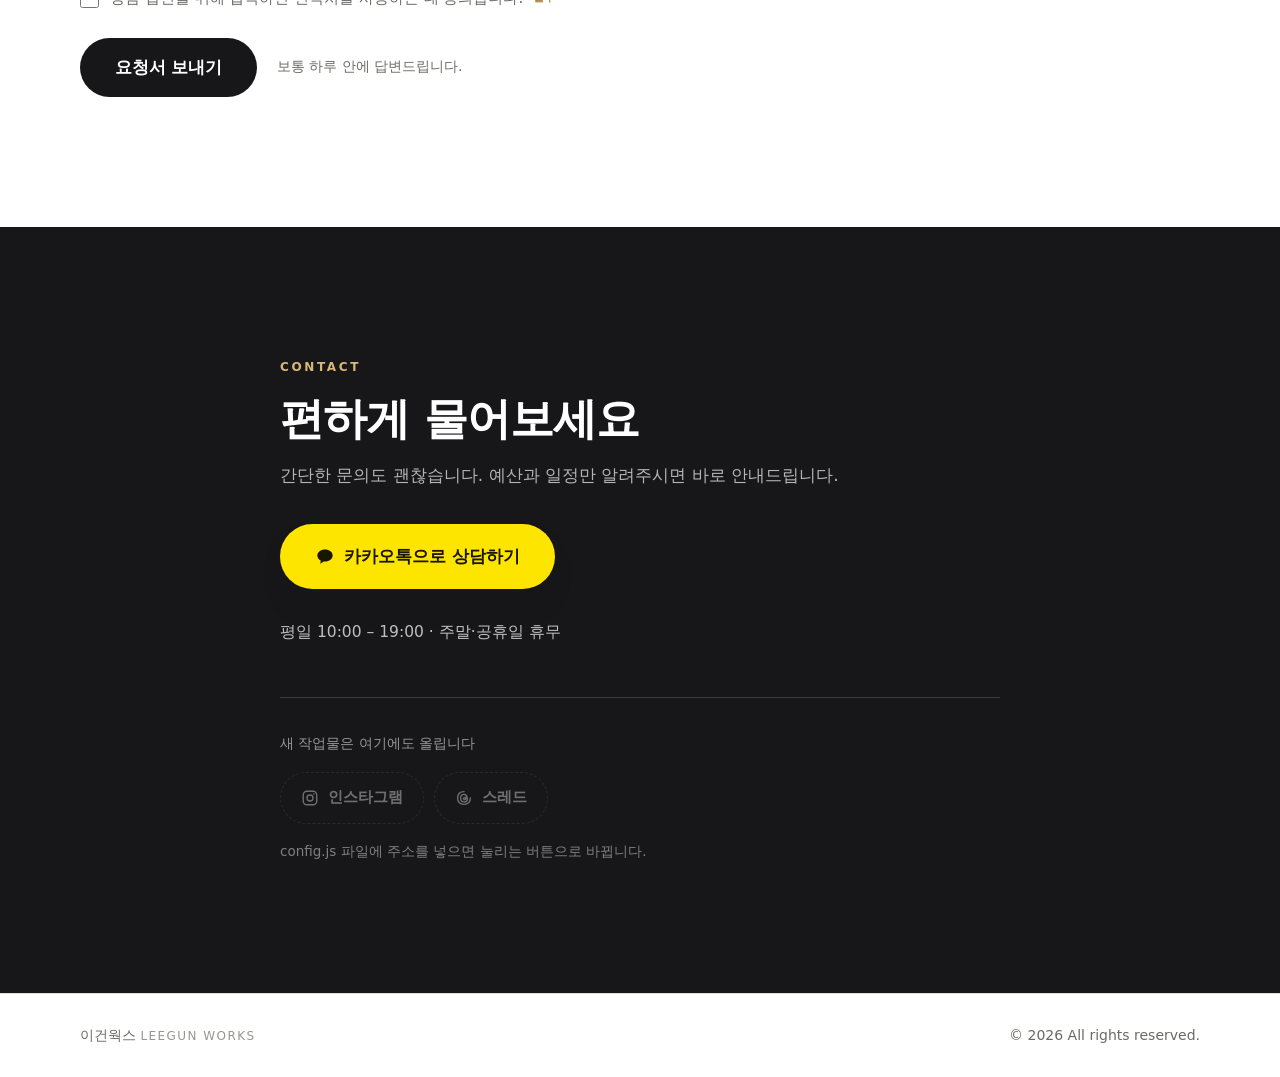
==== commit 2a32022e: "폰 메뉴 추가 및 요청서 스팸 차단 폰에서 상단 메뉴가 아예 사라져 의뢰 요청서까지 4,700px 넘게 스크롤해야 닿던 문제를 해결하고, 공개된 요청서 주소에 대한 자동 제출 방어" ====
--- a/index.html
+++ b/index.html
@@ -26,10 +26,15 @@
       <span data-brand>이건웍스</span>
       <span class="brand-en" data-brand-en></span>
     </a>
-    <nav class="nav" aria-label="주요 메뉴">
+    <button class="nav-toggle" type="button" id="navToggle"
+            aria-label="메뉴 열기" aria-expanded="false" aria-controls="siteNav">
+      <span class="bars" aria-hidden="true"></span>
+    </button>
+
+    <nav class="nav" id="siteNav" aria-label="주요 메뉴">
       <a href="#portfolio">포트폴리오</a>
       <a href="#about">소개</a>
-      <a href="#request">의뢰 요청서</a>
+      <a href="#request" class="nav-cta">의뢰 요청서</a>
       <a href="#contact">문의</a>
     </nav>
   </div>
@@ -143,6 +148,12 @@
           </select>
         </div>
 
+        <!-- 스팸 방지용 함정 칸. 사람 눈에는 보이지 않고, 자동 프로그램만 여기에 입력합니다. -->
+        <div class="trap" aria-hidden="true">
+          <label for="f-trap">이 칸은 비워두세요</label>
+          <input type="text" id="f-trap" name="비워두세요" tabindex="-1" autocomplete="off">
+        </div>
+
         <div class="field">
           <label for="f-detail">원하시는 느낌이나 참고 자료</label>
           <textarea id="f-detail" name="내용" rows="6"
--- a/style.css
+++ b/style.css
@@ -83,7 +83,52 @@
 .nav { display: flex; gap: 26px; font-size: 15px; color: var(--ink-soft); }
 .nav a { position: relative; padding: 4px 0; transition: color .18s; }
 .nav a:hover { color: var(--ink); }
-@media (max-width: 720px) { .nav { display: none; } }
+
+/* 폰에서 메뉴 여닫는 버튼 — 넓은 화면에서는 숨깁니다 */
+.nav-toggle { display: none; }
+
+@media (max-width: 720px) {
+  .nav-toggle {
+    display: grid; place-items: center;
+    width: 44px; height: 44px; margin-right: -10px;
+    background: none; border: 0; cursor: pointer; color: var(--ink);
+  }
+  .nav-toggle .bars,
+  .nav-toggle .bars::before,
+  .nav-toggle .bars::after {
+    display: block; width: 21px; height: 2px; border-radius: 2px;
+    background: currentColor; transition: transform .22s ease, opacity .18s ease;
+  }
+  .nav-toggle .bars { position: relative; }
+  .nav-toggle .bars::before,
+  .nav-toggle .bars::after { content: ""; position: absolute; left: 0; }
+  .nav-toggle .bars::before { top: -7px; }
+  .nav-toggle .bars::after  { top: 7px; }
+
+  .nav-toggle[aria-expanded="true"] .bars { background: transparent; }
+  .nav-toggle[aria-expanded="true"] .bars::before { top: 0; transform: rotate(45deg); }
+  .nav-toggle[aria-expanded="true"] .bars::after  { top: 0; transform: rotate(-45deg); }
+
+  .nav {
+    position: absolute; top: 100%; left: 0; right: 0;
+    flex-direction: column; align-items: stretch; gap: 0;
+    background: var(--paper); border-bottom: 1px solid var(--line);
+    box-shadow: 0 16px 30px -22px rgba(23, 23, 26, .4);
+    padding: 8px 0 14px;
+    display: none;
+  }
+  .nav.is-open { display: flex; }
+  .nav a {
+    padding: 14px 20px; font-size: 16.5px;
+    border-top: 1px solid var(--line);
+  }
+  .nav a:first-child { border-top: 0; }
+  .nav a.nav-cta {
+    margin: 12px 20px 4px; padding: 14px 20px;
+    border: 0; border-radius: 999px; text-align: center;
+    background: var(--ink); color: #fff; font-weight: 700;
+  }
+}
 
 /* ---------- 첫 화면 ---------- */
 .hero { padding: clamp(64px, 10vw, 116px) 0 clamp(20px, 4vw, 48px); }
@@ -200,6 +245,13 @@
   font-size: 15px; font-weight: 400; color: var(--ink-soft); cursor: pointer;
 }
 .agree input { width: 19px; height: 19px; margin: 3px 0 0; accent-color: var(--ink); flex: none; cursor: pointer; }
+
+/* 스팸 방지용 함정 칸 — 화면에서 완전히 밀어냅니다.
+   display:none 을 쓰지 않는 이유는, 그런 칸은 자동 프로그램이 건너뛰기 때문입니다. */
+.trap {
+  position: absolute; left: -9999px; top: auto;
+  width: 1px; height: 1px; overflow: hidden;
+}
 
 .form-foot { display: flex; flex-wrap: wrap; align-items: center; gap: 16px 20px; }
 .form-note { font-size: 14px; color: var(--ink-soft); }
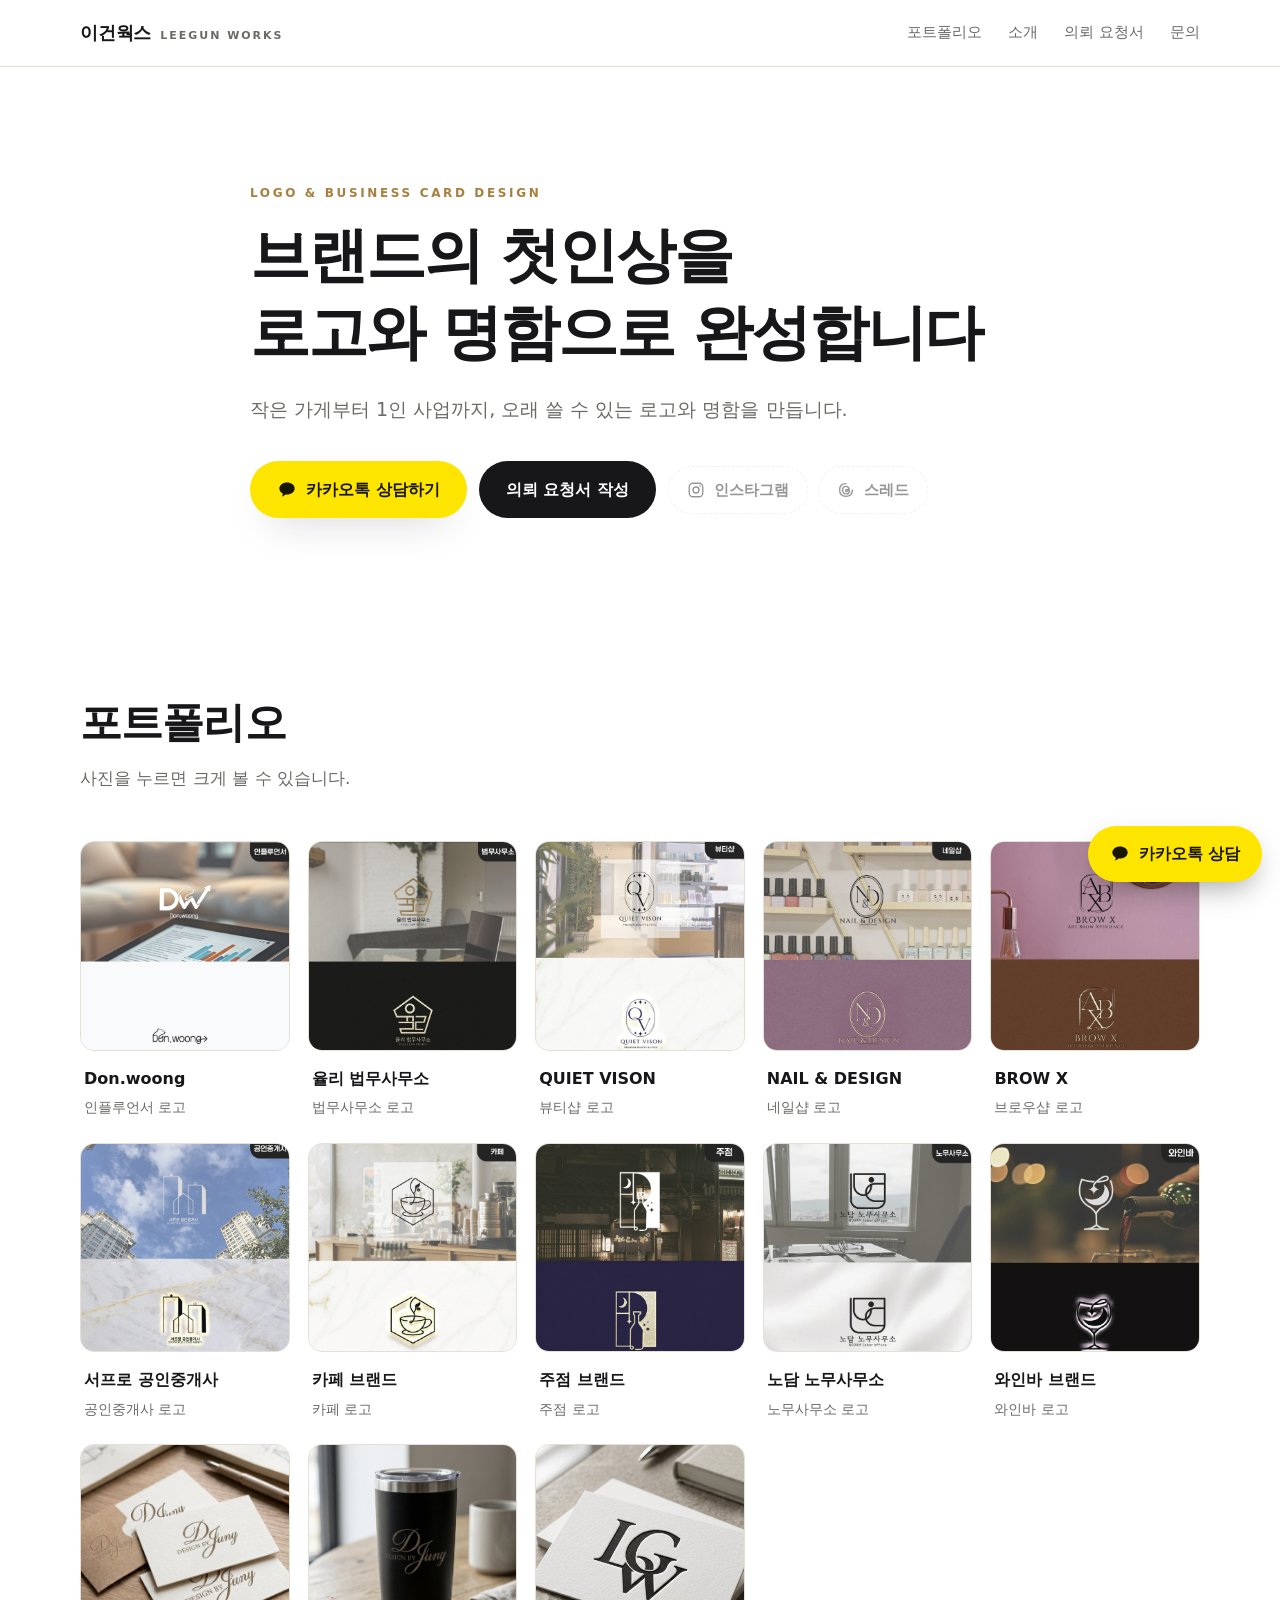
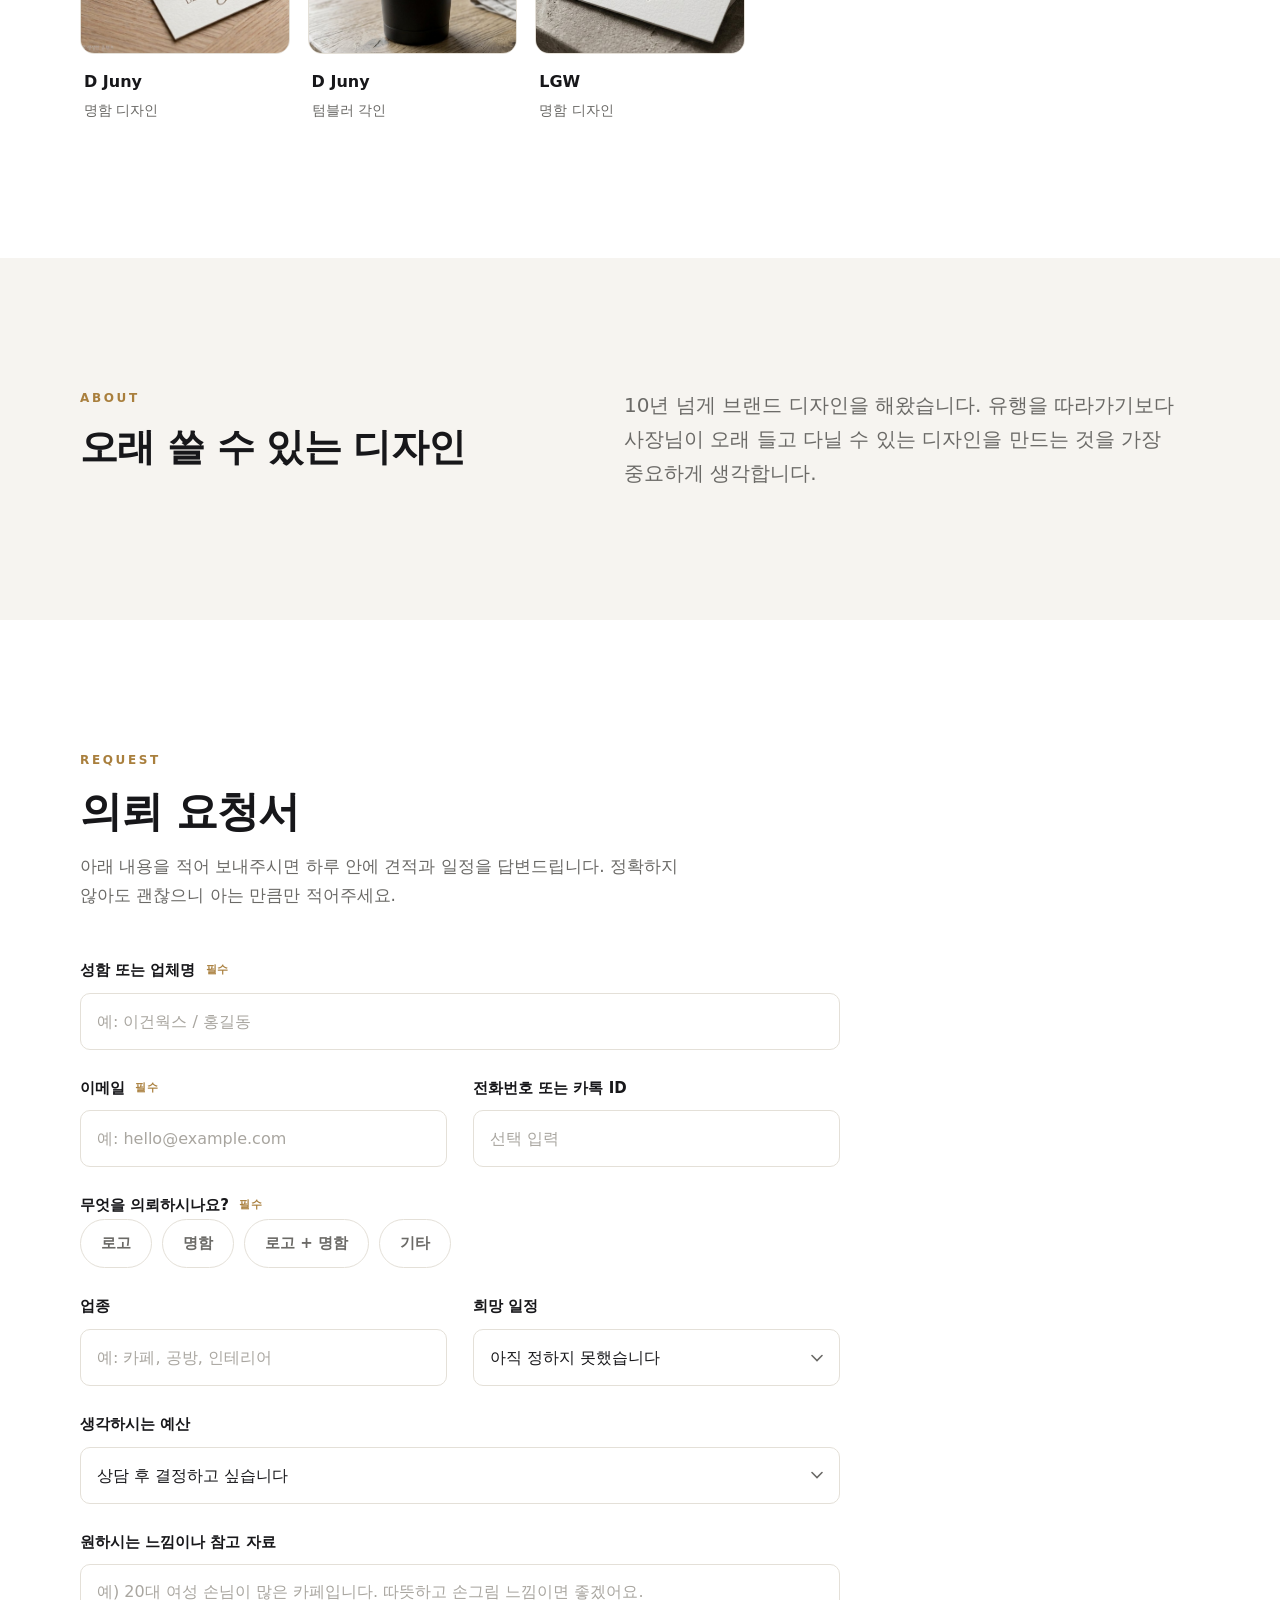
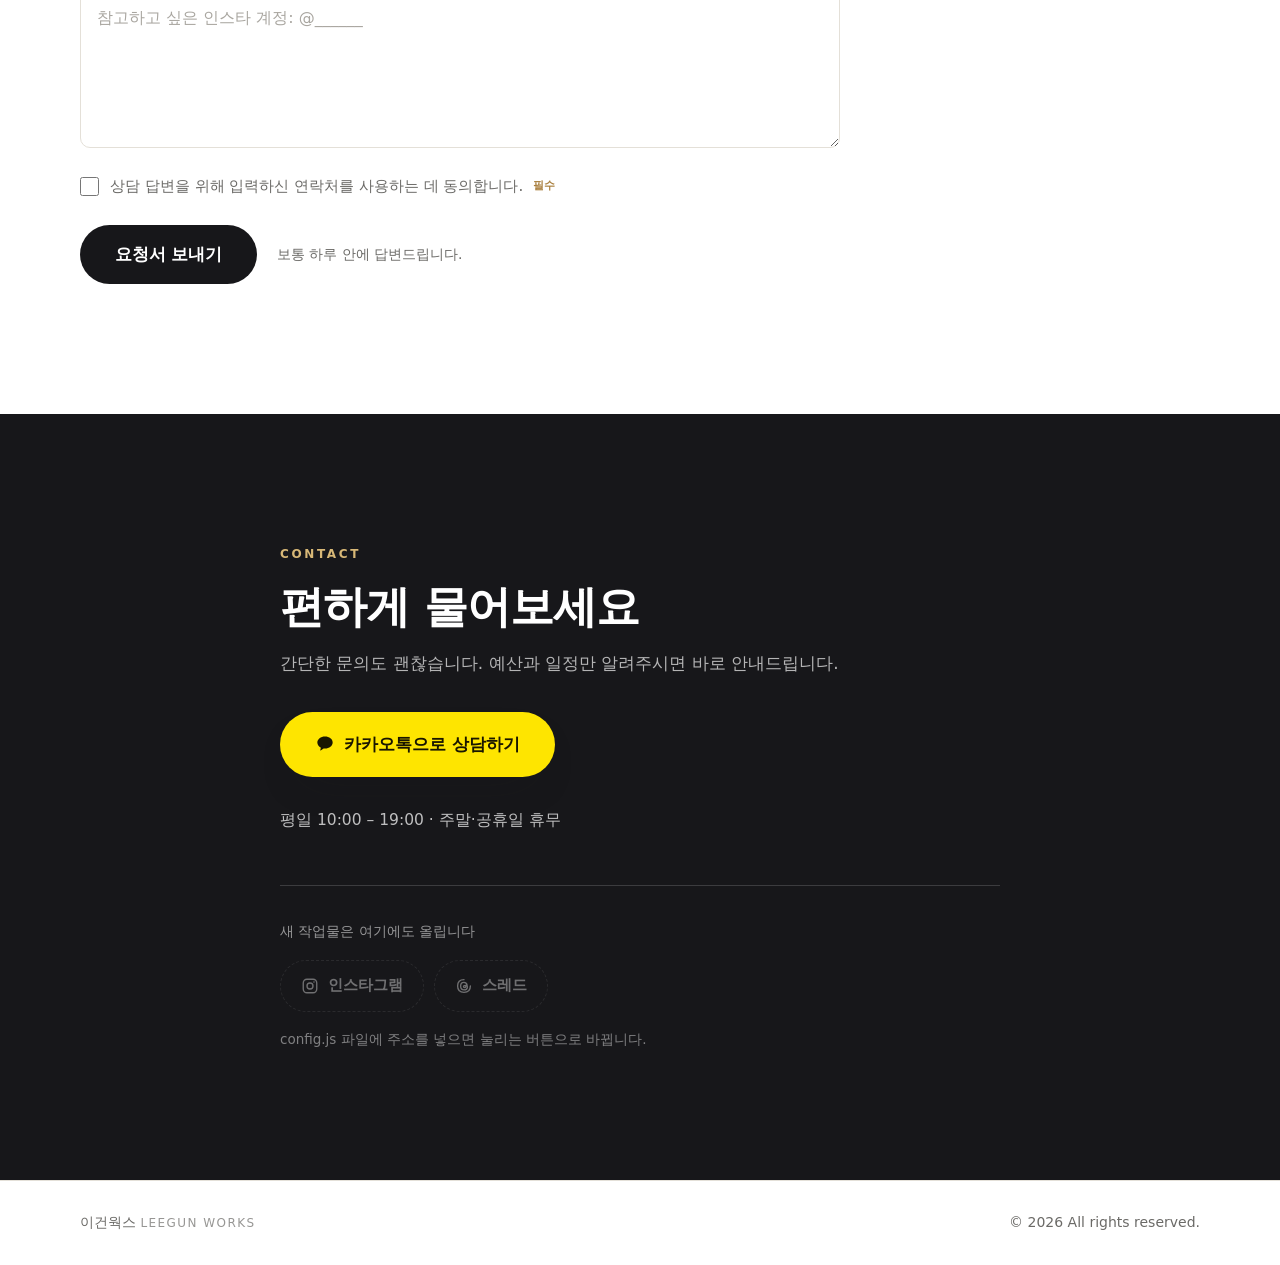
==== commit fc23f44c: "실제 작업물 13점으로 포트폴리오 교체, 한 줄 5개 배열 예시 이미지 8점을 실제 작업물로 교체하고 격자 배열을 변경.  - 로고 10점(인플루언서·법무·뷰티·네일·브로우·중개사" ====
--- a/index.html
+++ b/index.html
@@ -9,7 +9,7 @@
 <meta property="og:type" content="website">
 <meta property="og:title" content="이건웍스 | 로고 · 명함 디자인">
 <meta property="og:description" content="브랜드의 첫인상을 로고와 명함으로 완성합니다.">
-<meta property="og:image" content="images/portfolio/logo-01.svg">
+<meta property="og:image" content="https://lhj86love.github.io/my-homepage/images/portfolio/donwoong-logo.jpg">
 
 <link rel="icon" href="data:image/svg+xml,<svg xmlns='http://www.w3.org/2000/svg' viewBox='0 0 32 32'><rect width='32' height='32' rx='7' fill='%2317171a'/><circle cx='16' cy='16' r='7' fill='none' stroke='%23b08544' stroke-width='2.5'/></svg>">
 <link rel="preconnect" href="https://cdn.jsdelivr.net">
--- a/style.css
+++ b/style.css
@@ -167,10 +167,11 @@
 }
 
 /* ---------- 포트폴리오 ---------- */
-.grid {
-  display: grid; gap: 18px;
-  grid-template-columns: repeat(auto-fill, minmax(min(100%, 250px), 1fr));
-}
+/* 한 줄에 몇 개씩 보여줄지 —
+   넓은 화면 5개 / 중간 화면 3개 / 폰 2개 */
+.grid { display: grid; gap: 18px; grid-template-columns: repeat(2, 1fr); }
+@media (min-width: 700px)  { .grid { grid-template-columns: repeat(3, 1fr); } }
+@media (min-width: 1000px) { .grid { grid-template-columns: repeat(5, 1fr); } }
 .card-item {
   border: 0; padding: 0; background: none; font: inherit; color: inherit;
   cursor: zoom-in; text-align: left; display: block;
@@ -180,7 +181,9 @@
   border: 1px solid var(--line); background: var(--paper-alt);
 }
 .card-item img {
-  width: 100%; aspect-ratio: 1; object-fit: cover;
+  width: 100%; aspect-ratio: 1;
+  /* 위쪽을 기준으로 맞춰서, 오른쪽 위 업종 표시가 잘리지 않게 합니다 */
+  object-fit: cover; object-position: center top;
   transition: transform .45s cubic-bezier(.2, .7, .3, 1);
 }
 .card-item:hover img { transform: scale(1.045); }
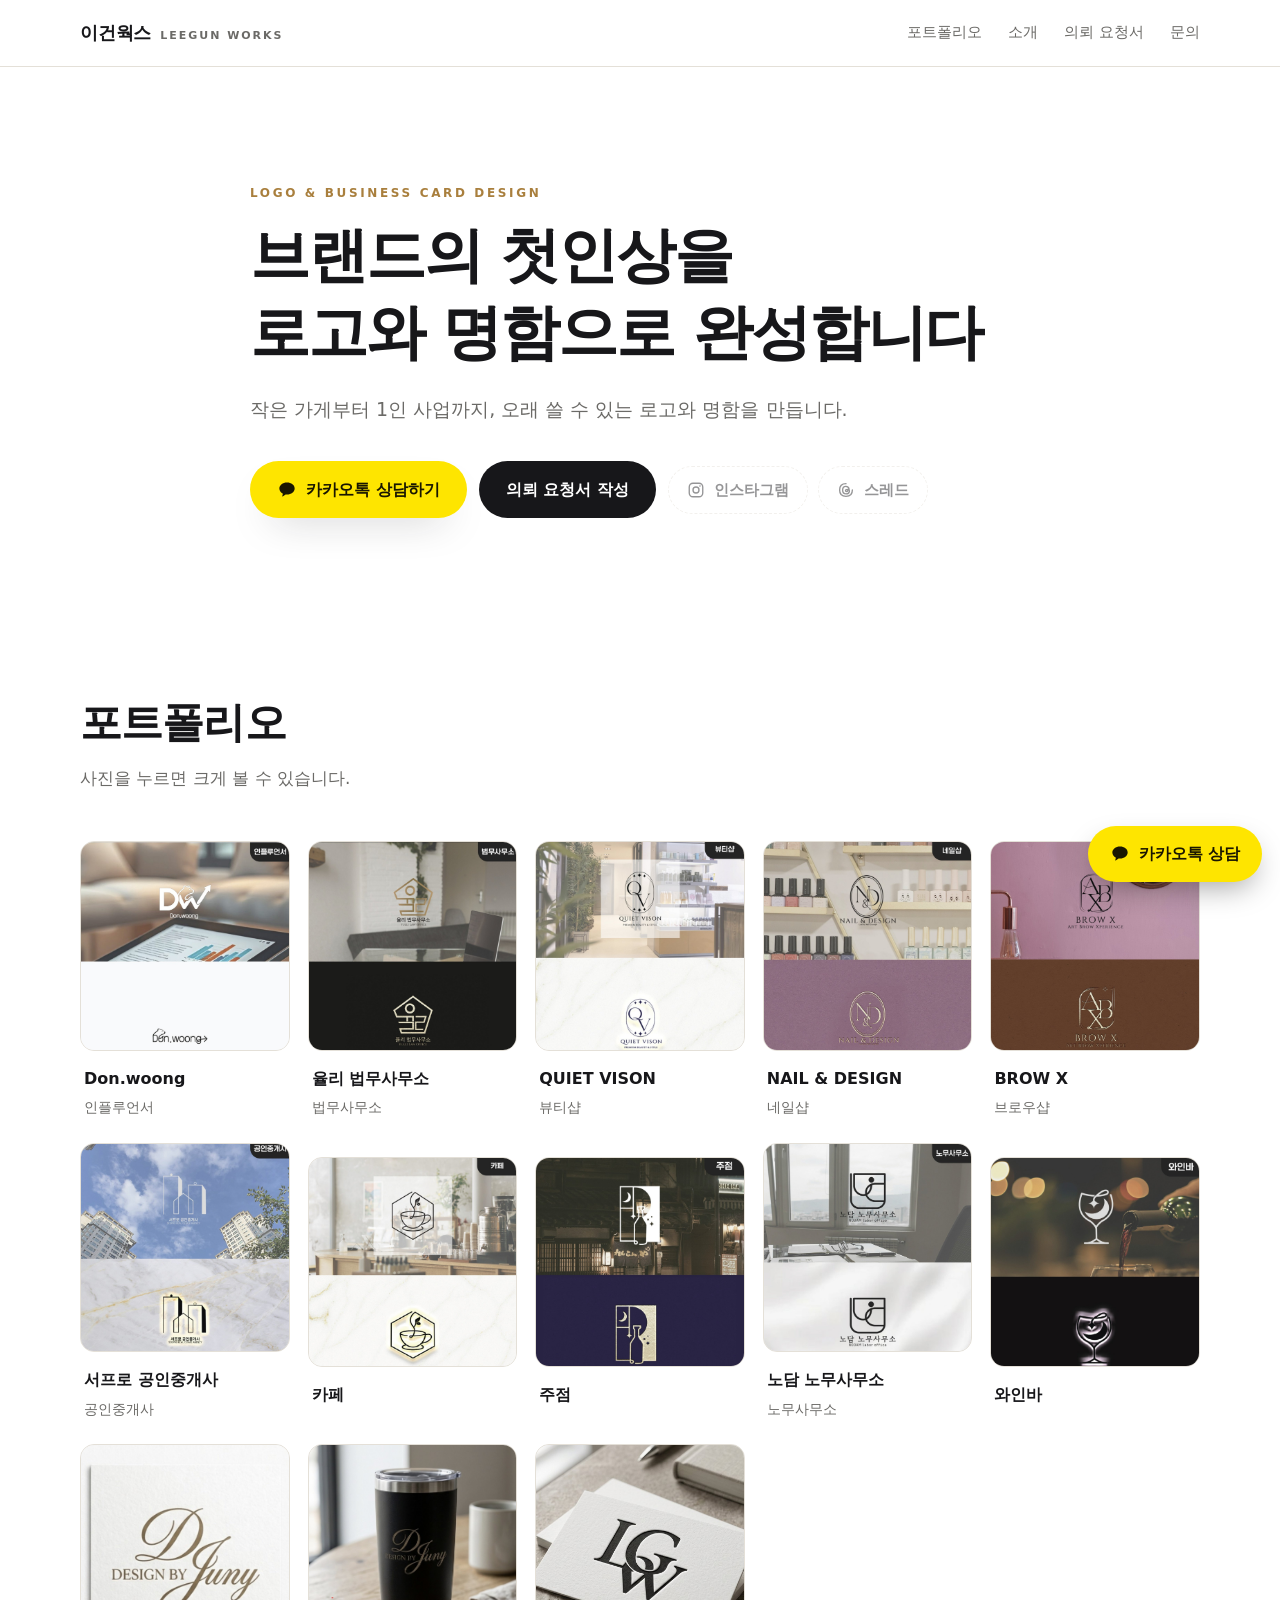
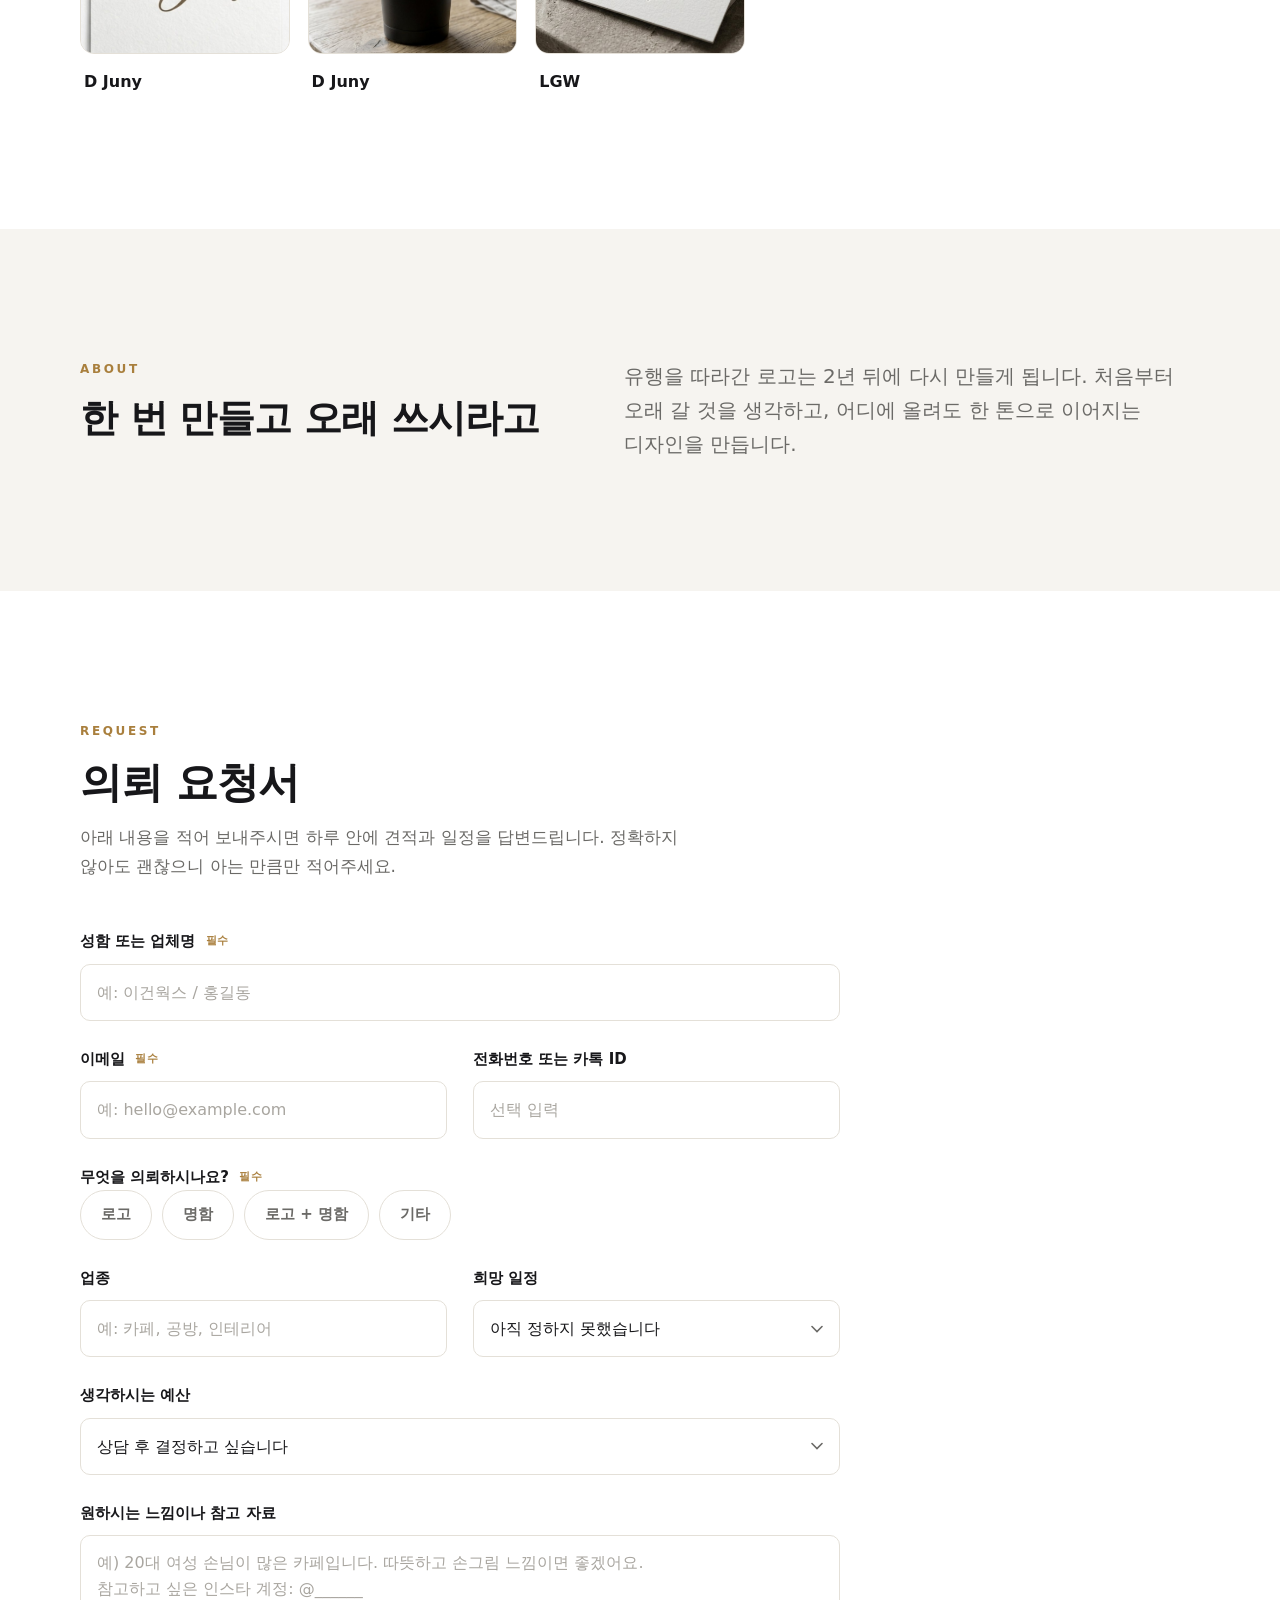
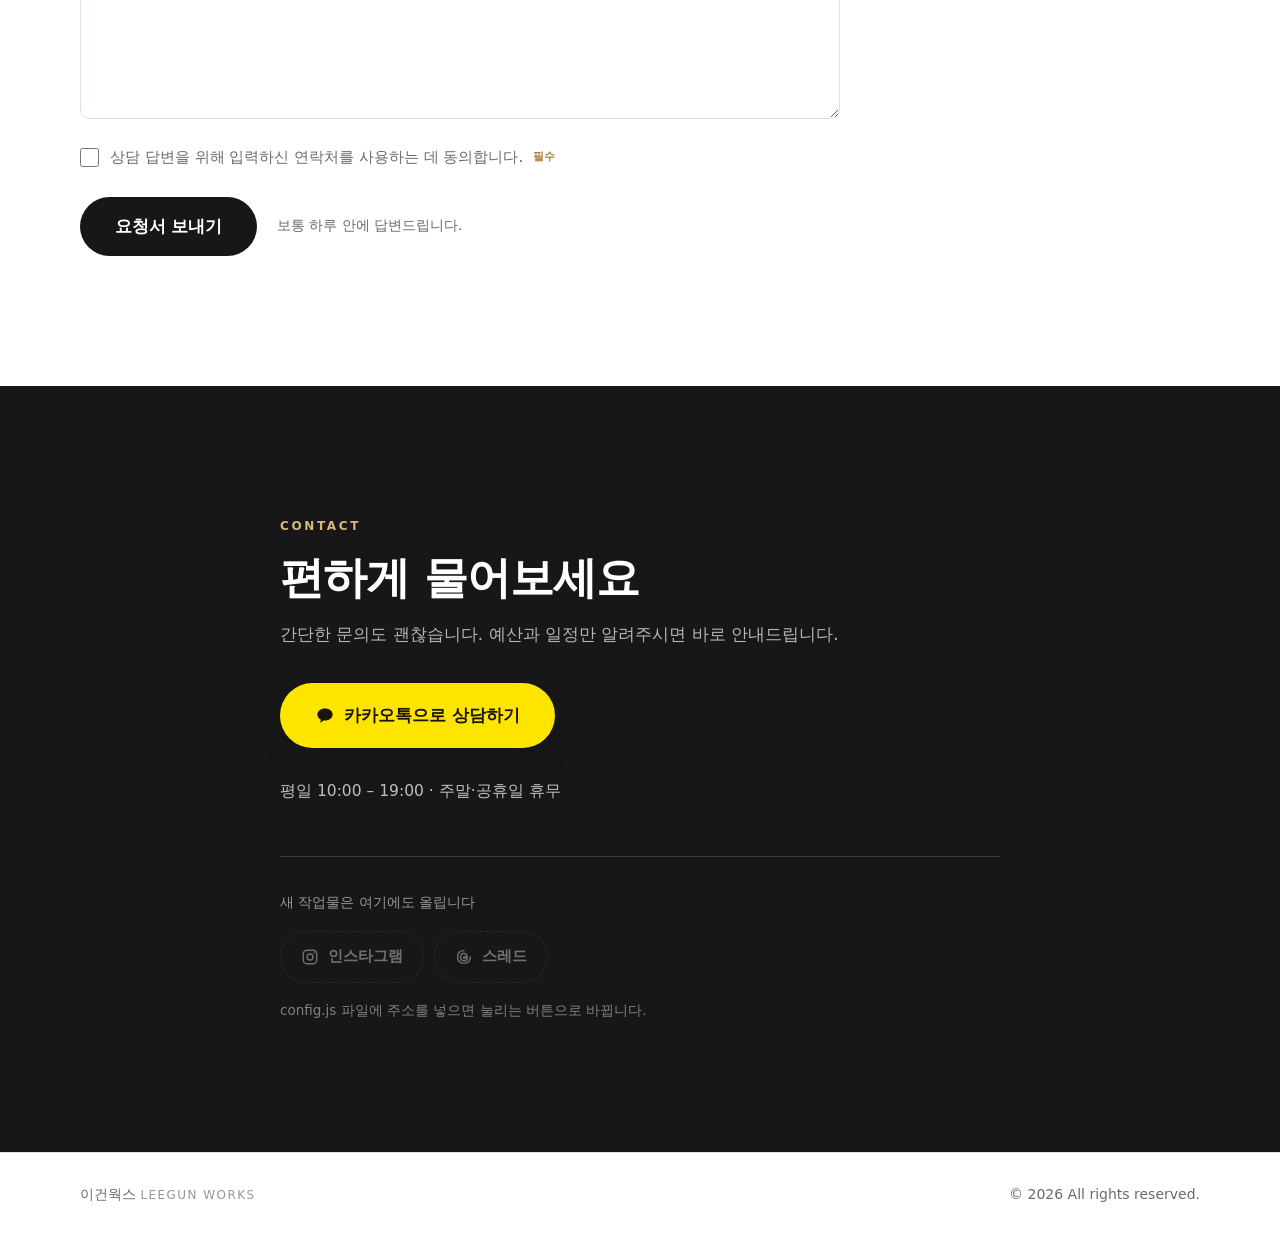
==== commit 684e02a4: "소개 문구 교체 및 포트폴리오 설명을 업종 중심으로 통합 - 소개 제목·본문을 재작업 부담을 짚는 방향으로 교체   (임의로 지어냈던 경력 문구 삭제) - 소개 제목도 config" ====
--- a/index.html
+++ b/index.html
@@ -76,7 +76,7 @@
     <div class="wrap about-inner">
       <div>
         <p class="eyebrow">ABOUT</p>
-        <h2>오래 쓸 수 있는 디자인</h2>
+        <h2 data-about-title>오래 쓸 수 있는 디자인</h2>
       </div>
       <p class="about-text" data-about-text></p>
     </div>
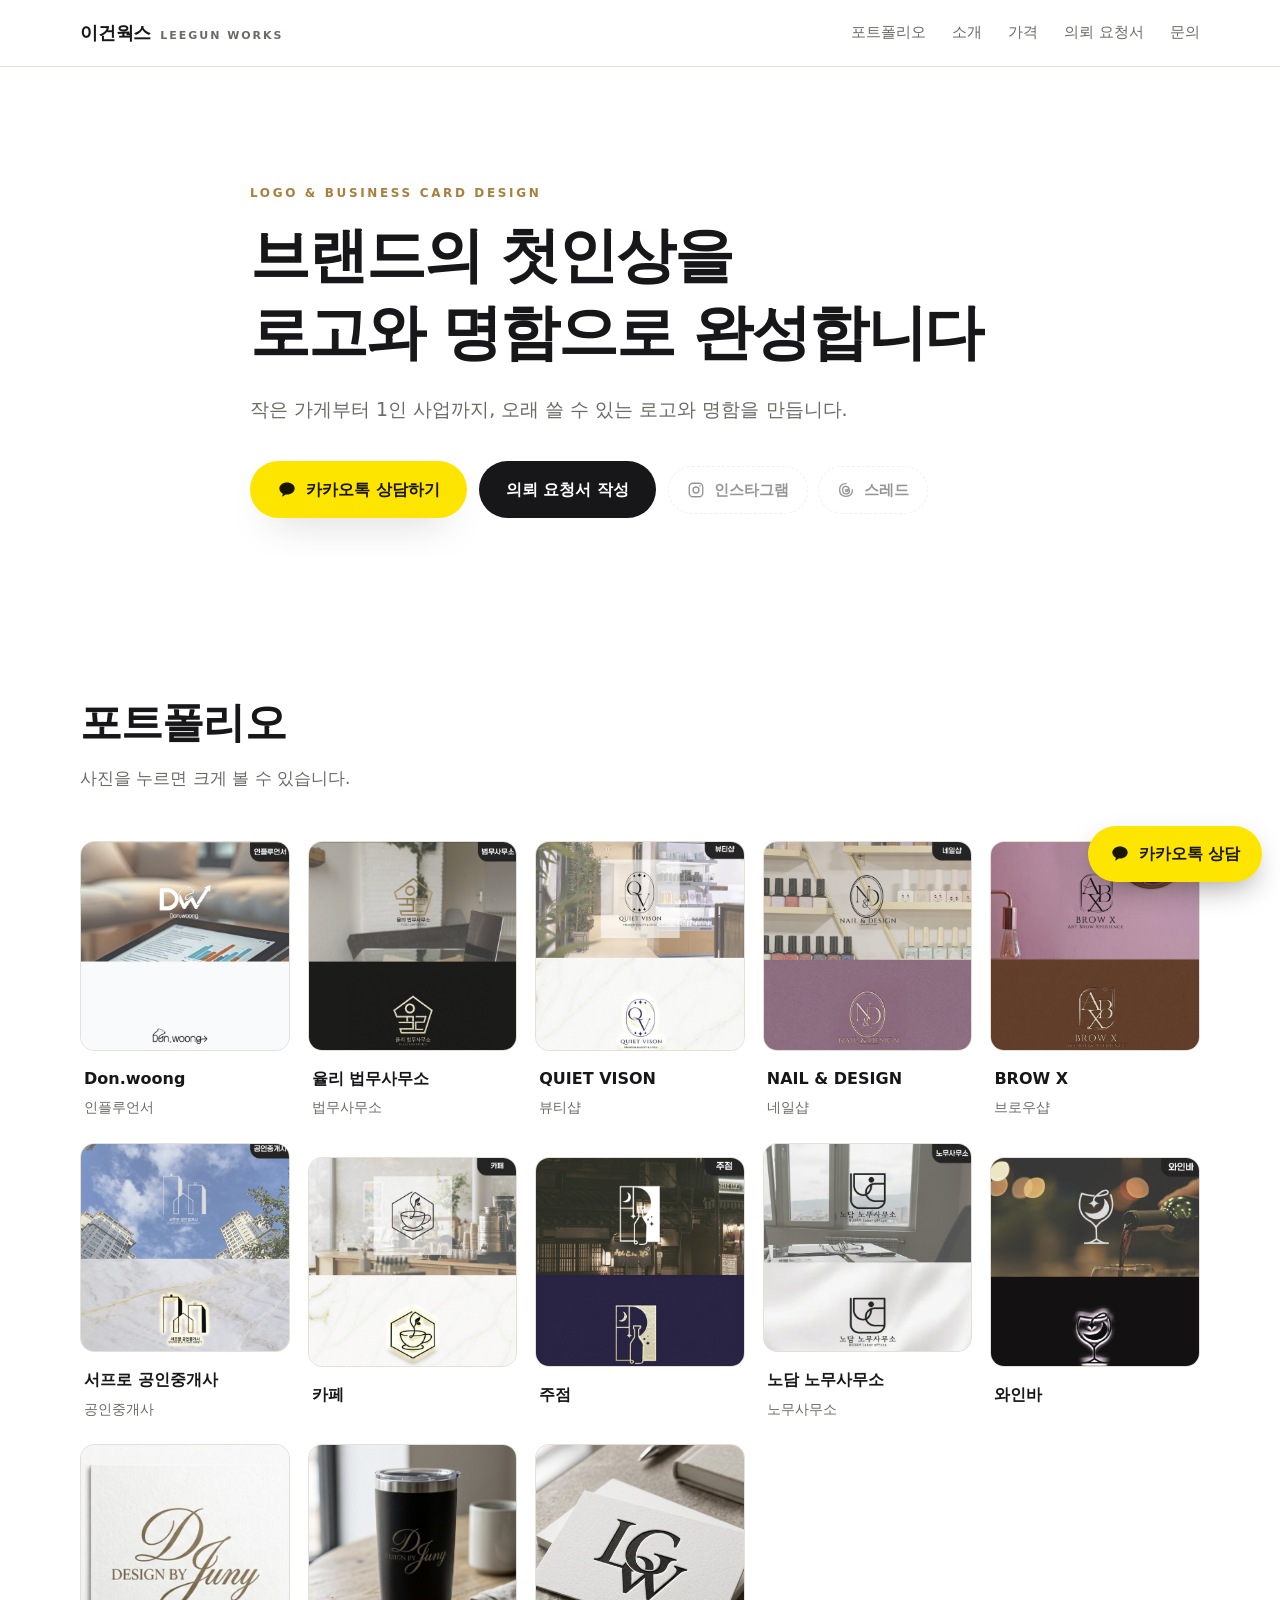
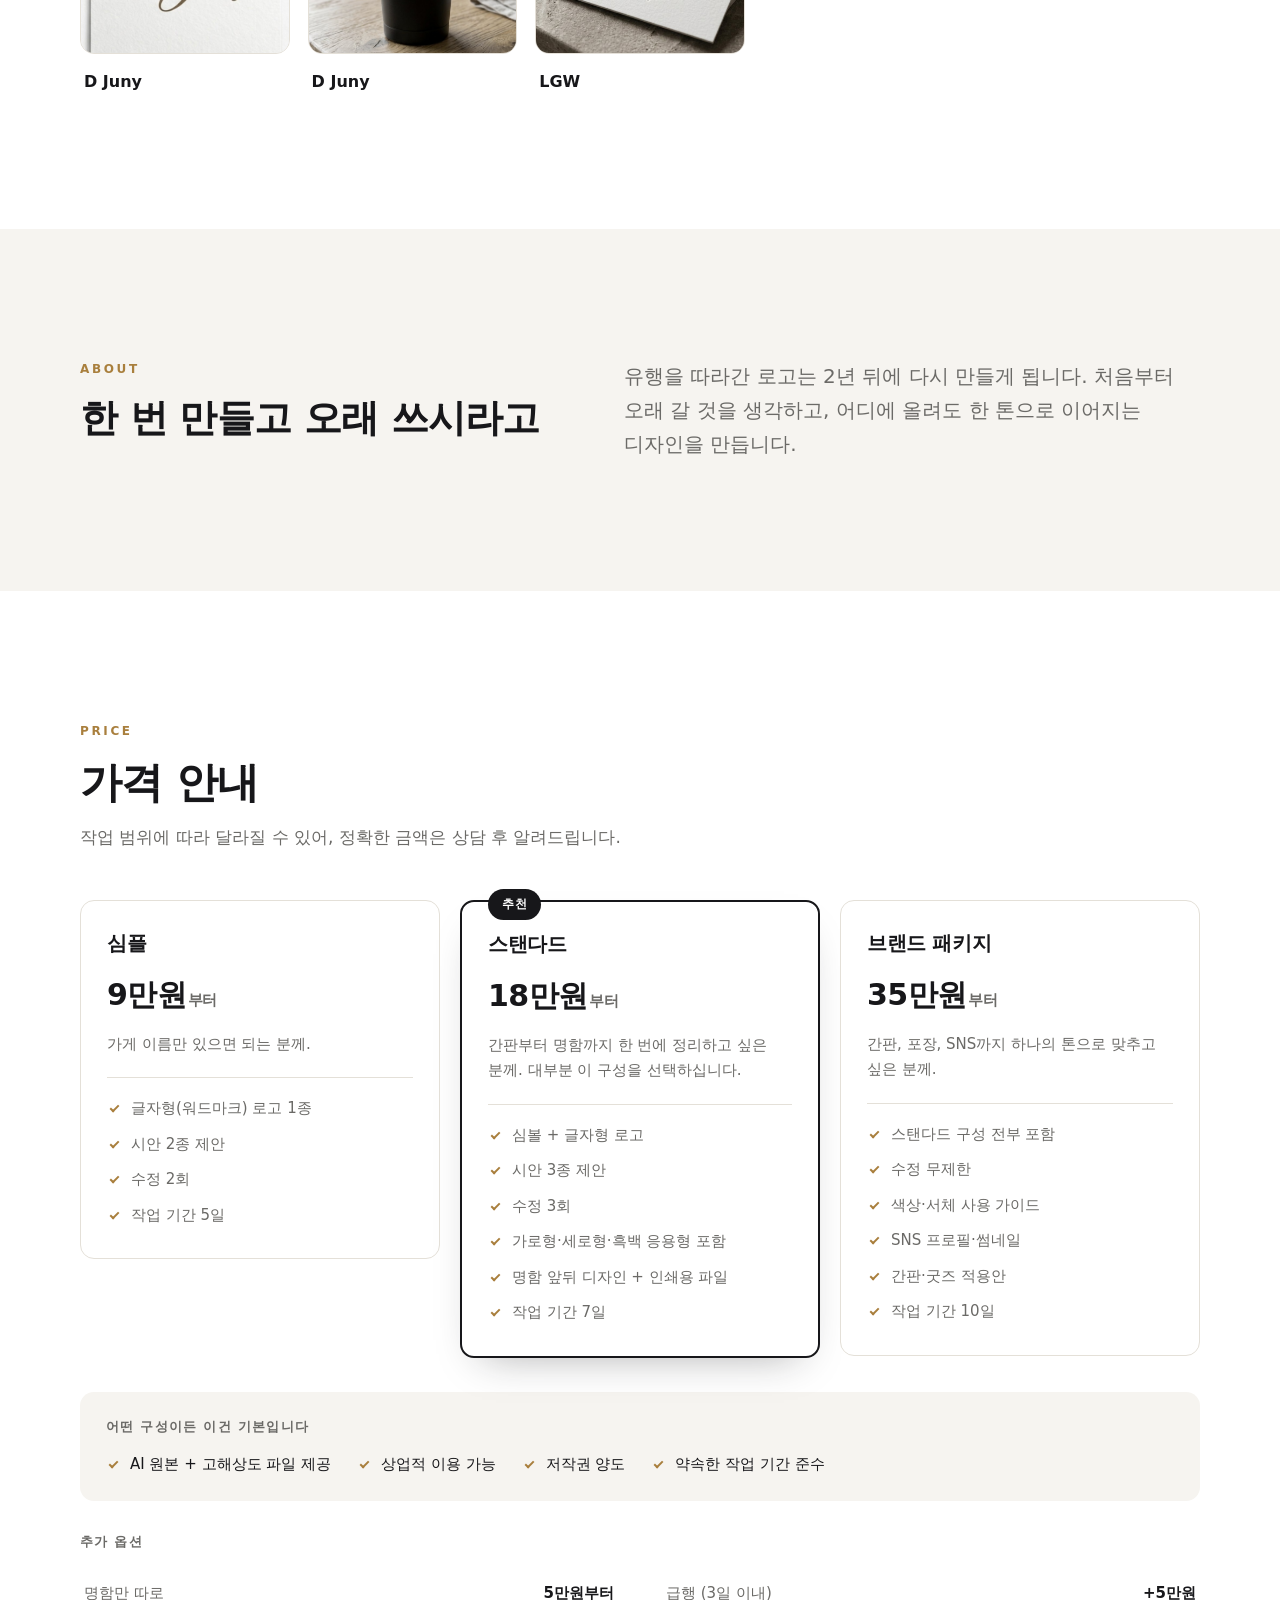
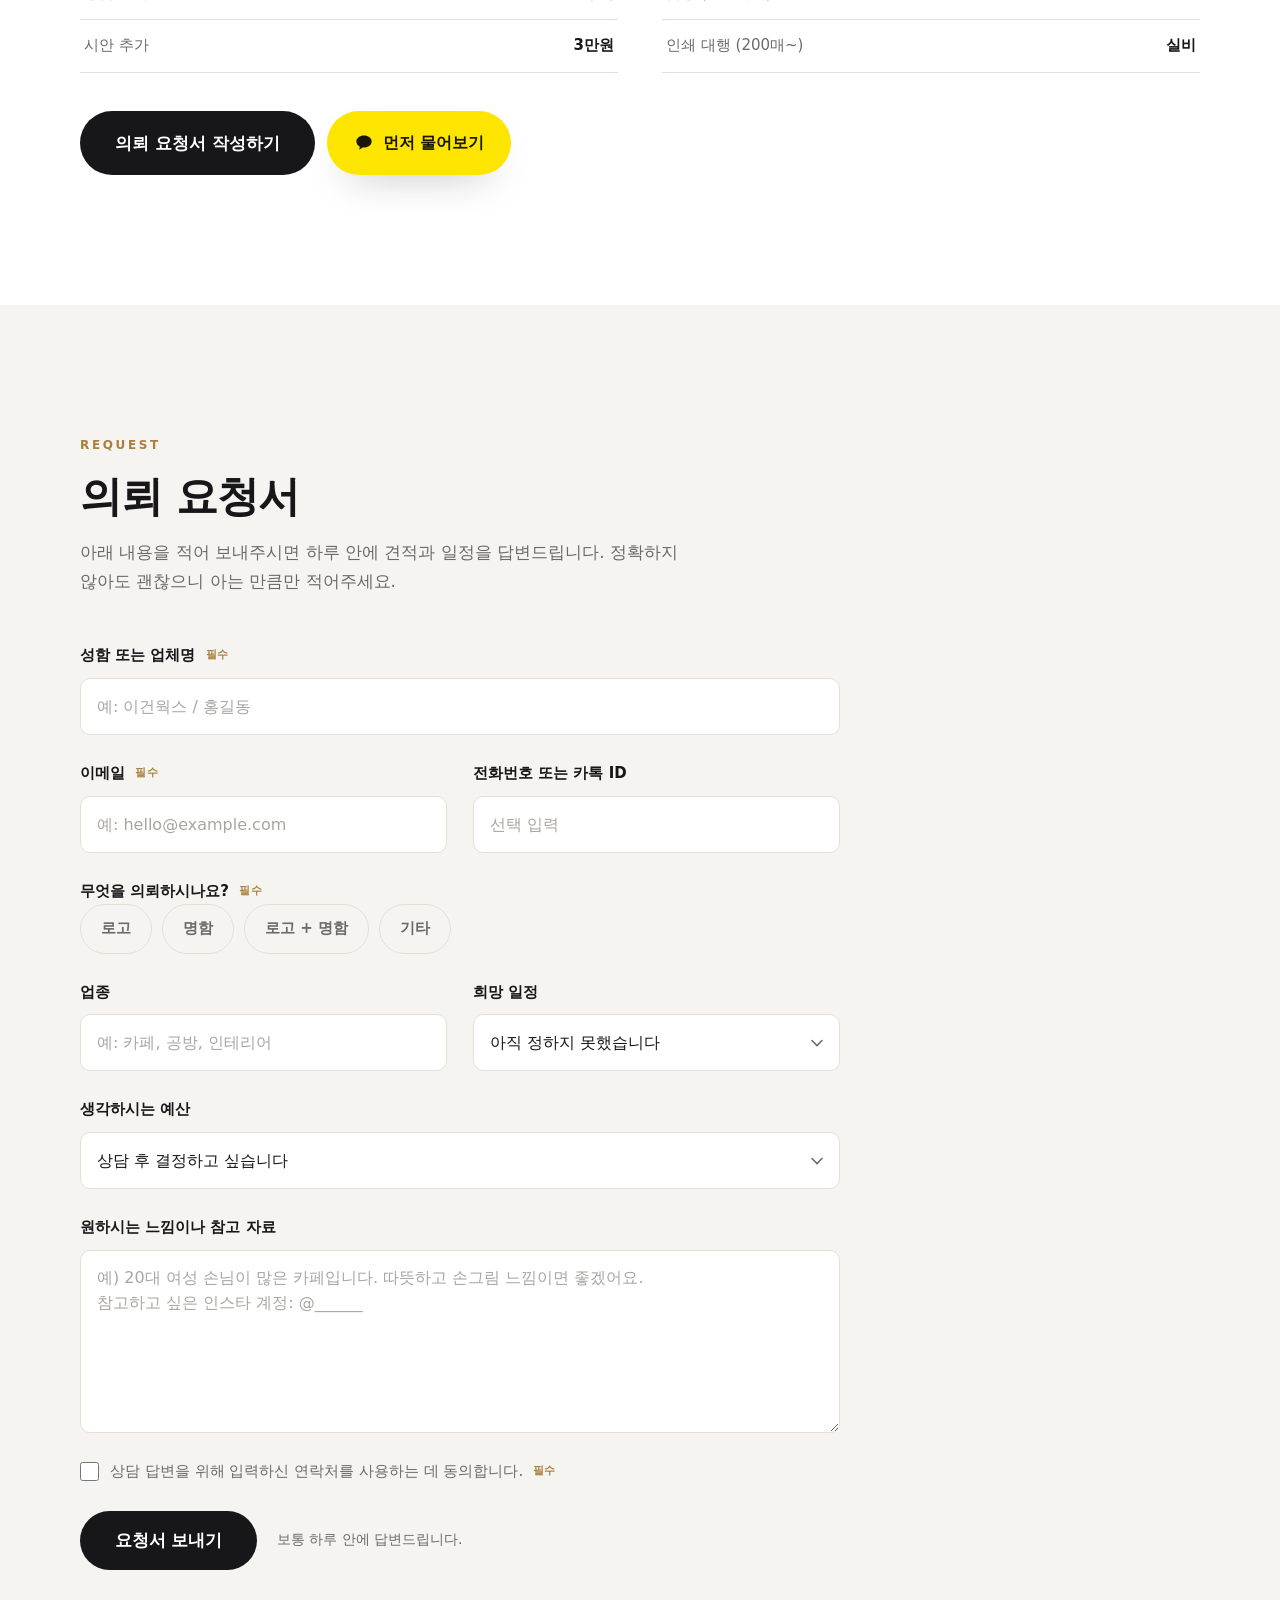
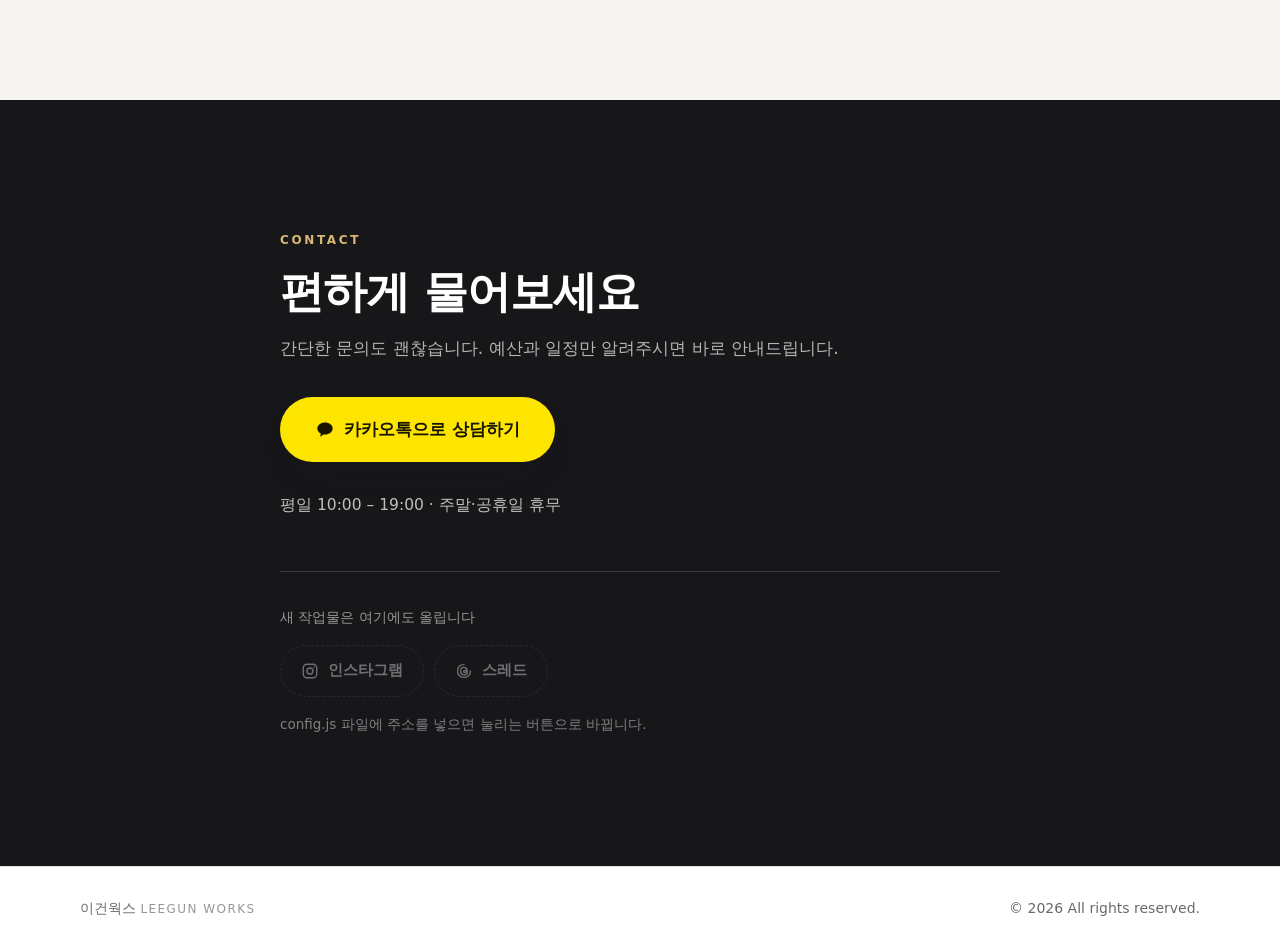
==== commit 2ca3ece3: "시장 조사 기반 가격표 신설 크몽·숨고의 로고/명함 상품 가격과 패키지 구성을 조사해 가격 섹션을 다시 만듦.  조사 기준 - 숨고 로고 평균 10만원(5~30만), 명함 평균 4" ====
--- a/index.html
+++ b/index.html
@@ -34,6 +34,7 @@
     <nav class="nav" id="siteNav" aria-label="주요 메뉴">
       <a href="#portfolio">포트폴리오</a>
       <a href="#about">소개</a>
+      <a href="#pricing">가격</a>
       <a href="#request" class="nav-cta">의뢰 요청서</a>
       <a href="#contact">문의</a>
     </nav>
@@ -82,8 +83,38 @@
     </div>
   </section>
 
+  <!-- 가격 -->
+  <section id="pricing" class="section">
+    <div class="wrap">
+      <div class="section-head">
+        <p class="eyebrow">PRICE</p>
+        <h2>가격 안내</h2>
+        <p class="section-text" data-price-note></p>
+      </div>
+
+      <div class="cards" id="services-list"></div>
+
+      <div class="price-common">
+        <p class="common-label">어떤 구성이든 이건 기본입니다</p>
+        <ul id="price-common"></ul>
+      </div>
+
+      <div class="price-options">
+        <p class="common-label">추가 옵션</p>
+        <ul id="price-options"></ul>
+      </div>
+
+      <div class="price-cta">
+        <a class="btn btn-ink btn-lg" href="#request">의뢰 요청서 작성하기</a>
+        <a class="btn btn-kakao" data-kakao-cta href="#contact">
+          <span class="kakao-icon" aria-hidden="true"></span>먼저 물어보기
+        </a>
+      </div>
+    </div>
+  </section>
+
   <!-- 의뢰 요청서 -->
-  <section id="request" class="section">
+  <section id="request" class="section section-alt">
     <div class="wrap">
       <div class="section-head">
         <p class="eyebrow">REQUEST</p>
--- a/style.css
+++ b/style.css
@@ -200,6 +200,77 @@
   .about-inner { grid-template-columns: 1fr 1.2fr; gap: 64px; align-items: start; }
 }
 
+/* ---------- 가격 ---------- */
+.cards {
+  display: grid; gap: 20px;
+  grid-template-columns: repeat(auto-fit, minmax(min(100%, 280px), 1fr));
+  align-items: start;
+}
+.svc {
+  position: relative;
+  border: 1px solid var(--line); border-radius: var(--radius);
+  padding: 30px 26px; background: var(--paper);
+  display: flex; flex-direction: column; gap: 12px;
+  transition: box-shadow .2s, transform .2s;
+}
+.svc:hover { box-shadow: var(--shadow); transform: translateY(-3px); }
+
+/* 추천 구성 — 테두리를 진하게 하고 살짝 키웁니다 */
+.svc.is-best {
+  border-color: var(--ink); border-width: 2px;
+  box-shadow: var(--shadow);
+}
+.svc .badge {
+  position: absolute; top: -13px; left: 26px;
+  background: var(--ink); color: #fff;
+  font-size: 12px; font-weight: 700; letter-spacing: .06em;
+  padding: 5px 14px; border-radius: 999px;
+}
+
+.svc h3 { font-size: 20px; }
+.svc .price {
+  color: var(--ink); font-weight: 800;
+  font-size: clamp(24px, 3.2vw, 30px); letter-spacing: -.02em;
+}
+.svc .price small { font-size: 15px; font-weight: 600; color: var(--ink-soft); margin-left: 2px; }
+.svc .desc { color: var(--ink-soft); font-size: 15px; }
+.svc ul {
+  display: grid; gap: 10px; margin-top: 8px; padding-top: 18px;
+  border-top: 1px solid var(--line);
+  font-size: 15px; color: var(--ink-soft);
+}
+.svc li { padding-left: 24px; position: relative; }
+.svc li::before {
+  content: ""; position: absolute; left: 3px; top: 9px;
+  width: 9px; height: 5px; border-left: 2px solid var(--accent);
+  border-bottom: 2px solid var(--accent); transform: rotate(-45deg);
+}
+
+.common-label {
+  font-size: 13px; font-weight: 700; letter-spacing: .1em;
+  color: var(--ink-soft); text-transform: uppercase; margin-bottom: 14px;
+}
+.price-common { margin-top: 34px; padding: 24px 26px; border-radius: var(--radius); background: var(--paper-alt); }
+.price-common ul { display: flex; flex-wrap: wrap; gap: 10px 26px; font-size: 15px; }
+.price-common li { padding-left: 24px; position: relative; }
+.price-common li::before {
+  content: ""; position: absolute; left: 3px; top: 9px;
+  width: 9px; height: 5px; border-left: 2px solid var(--accent);
+  border-bottom: 2px solid var(--accent); transform: rotate(-45deg);
+}
+
+.price-options { margin-top: 30px; }
+.price-options ul { display: grid; column-gap: 44px; grid-template-columns: 1fr; }
+@media (min-width: 700px) { .price-options ul { grid-template-columns: 1fr 1fr; } }
+.price-options li {
+  display: flex; justify-content: space-between; gap: 16px;
+  padding: 13px 4px; border-bottom: 1px solid var(--line); font-size: 15px;
+}
+.price-options .opt-name { color: var(--ink-soft); }
+.price-options .opt-price { font-weight: 700; }
+
+.price-cta { display: flex; flex-wrap: wrap; gap: 12px; margin-top: 38px; }
+
 /* ---------- 의뢰 요청서 ---------- */
 .req-form { max-width: 760px; display: grid; gap: 26px; }
 .field { display: grid; gap: 9px; border: 0; padding: 0; margin: 0; min-width: 0; }
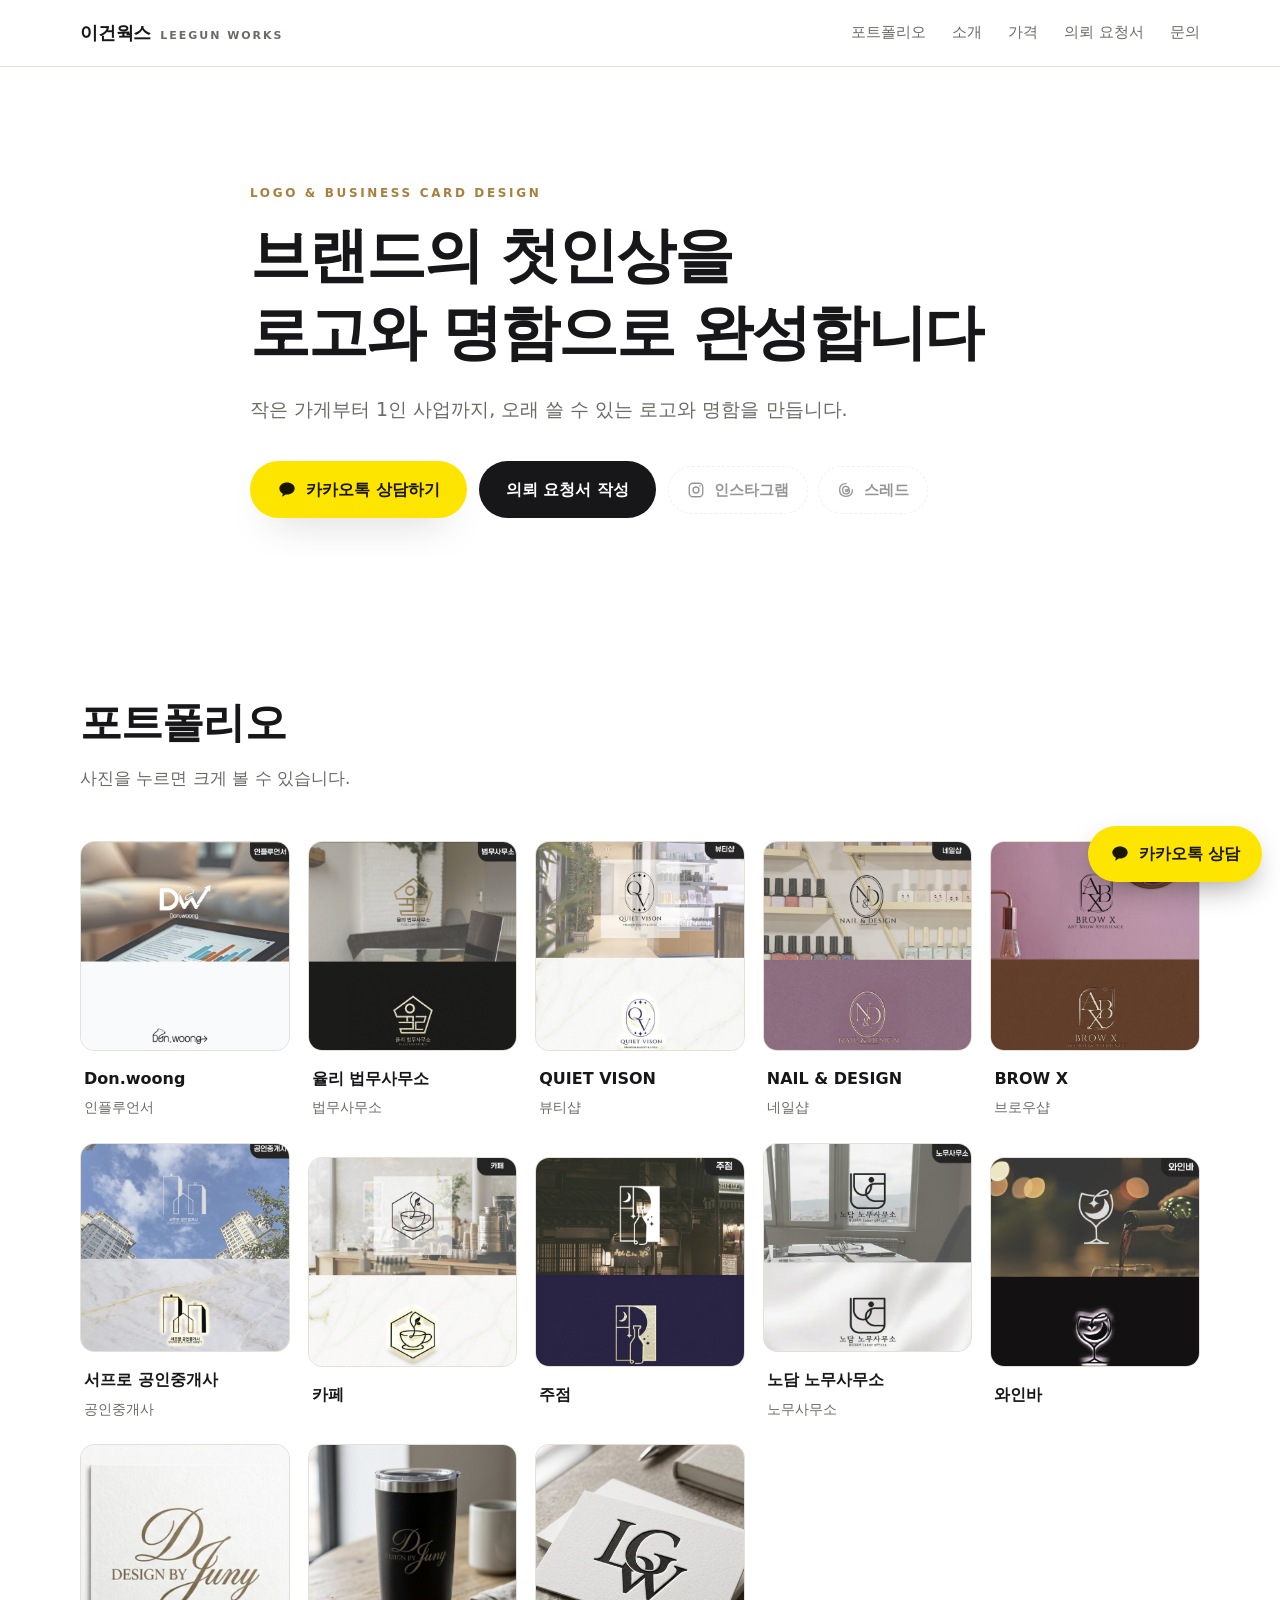
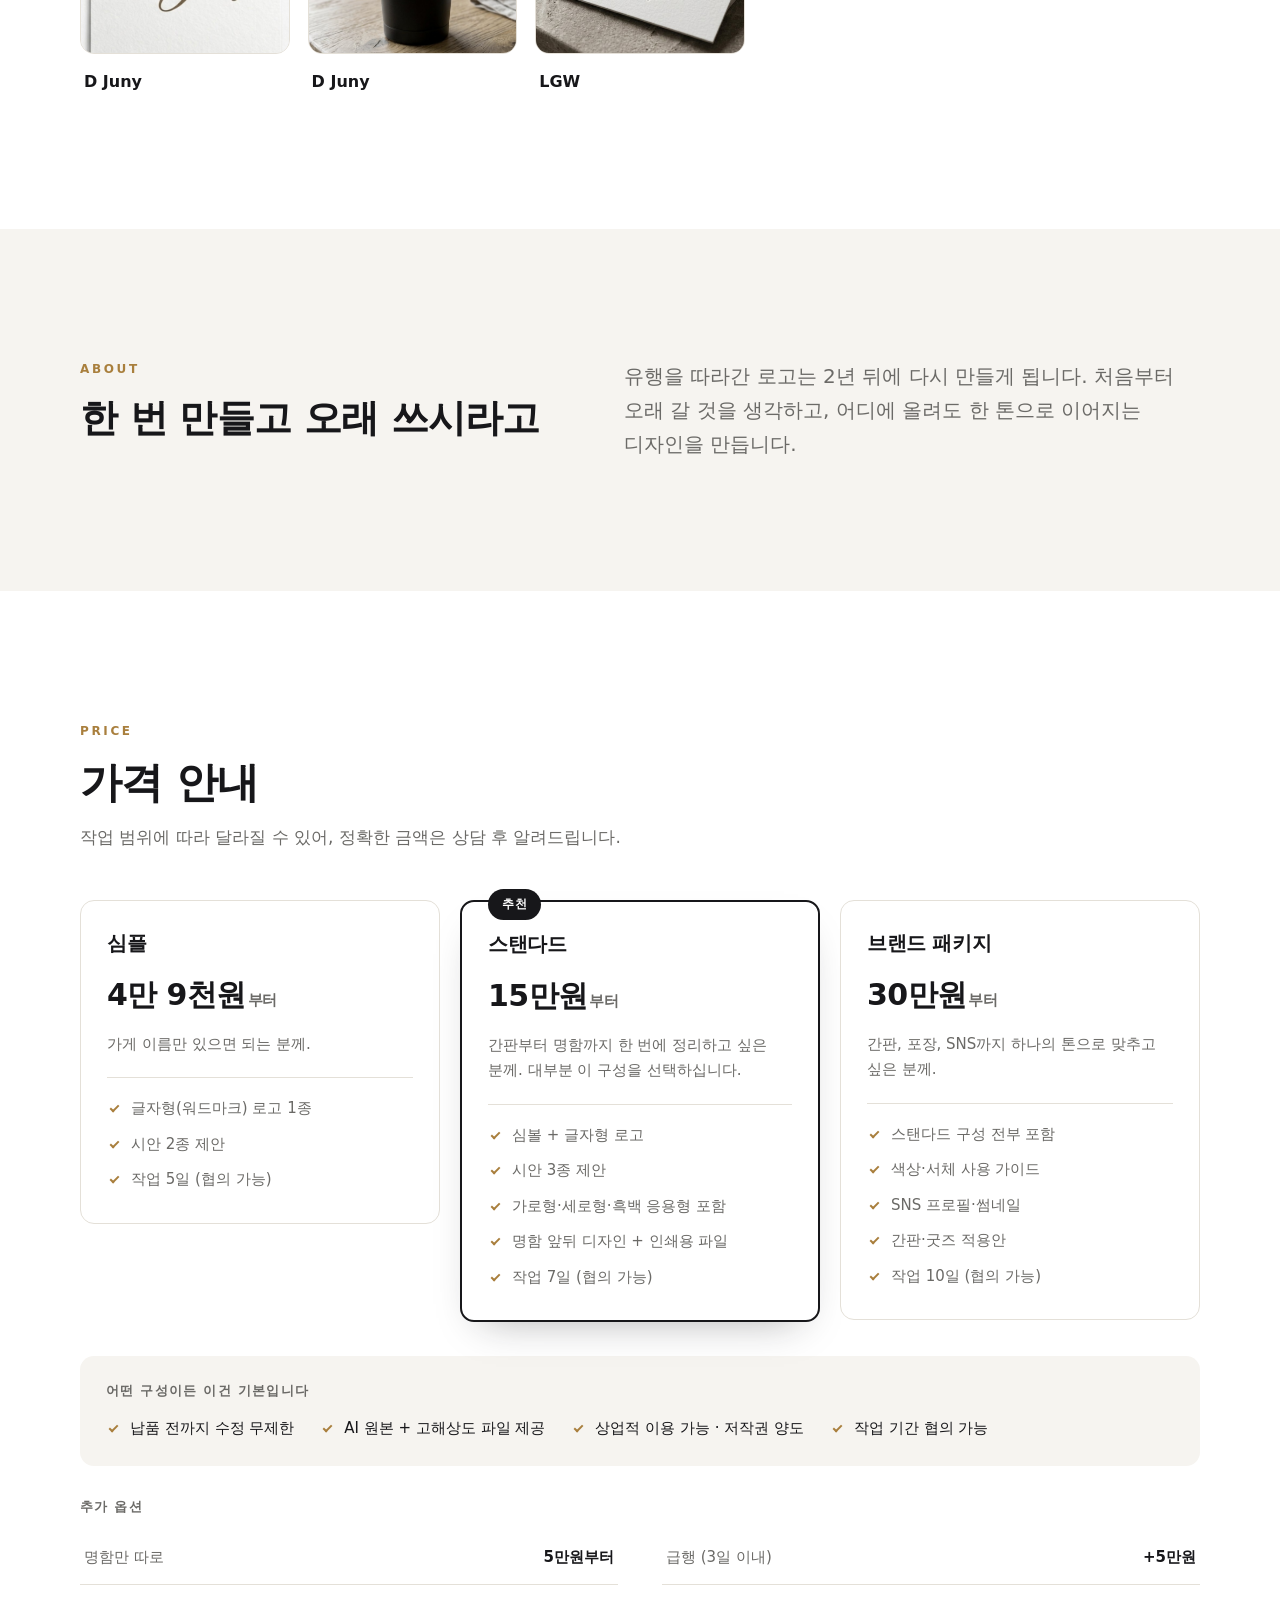
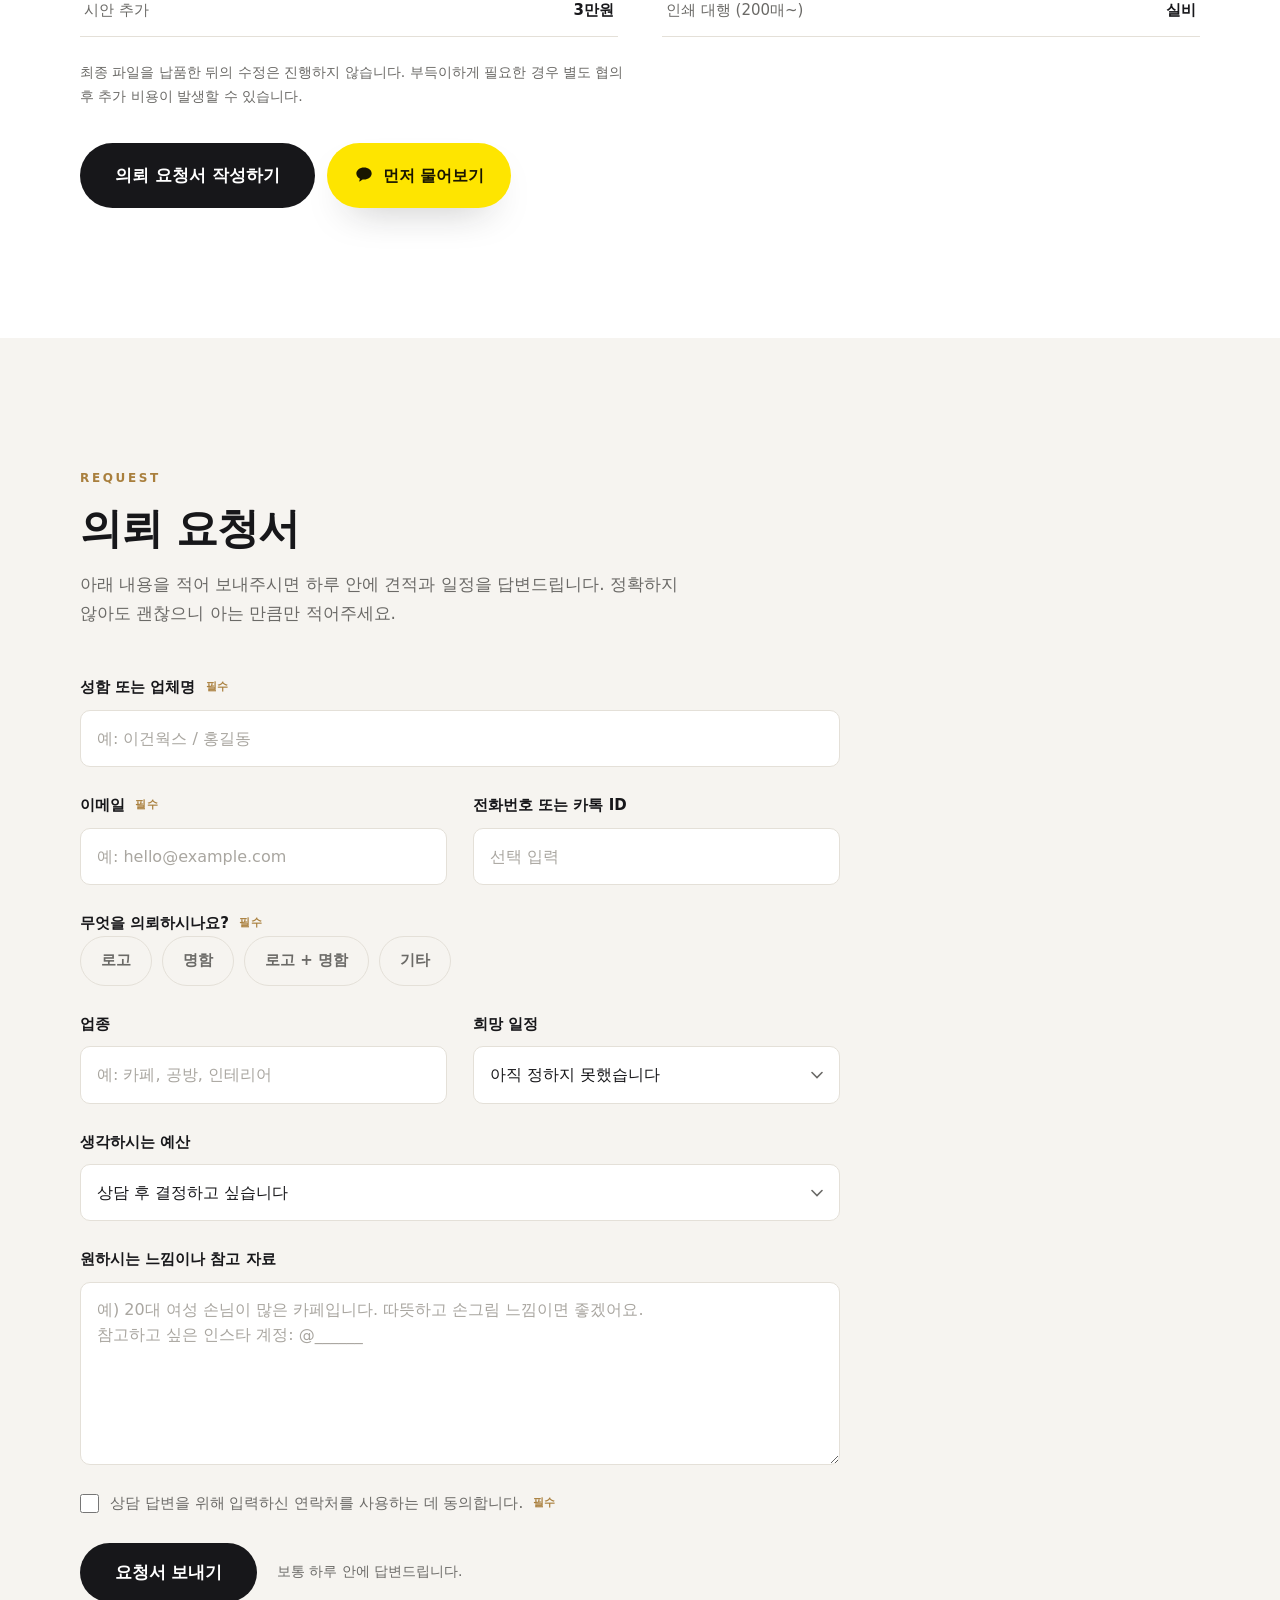
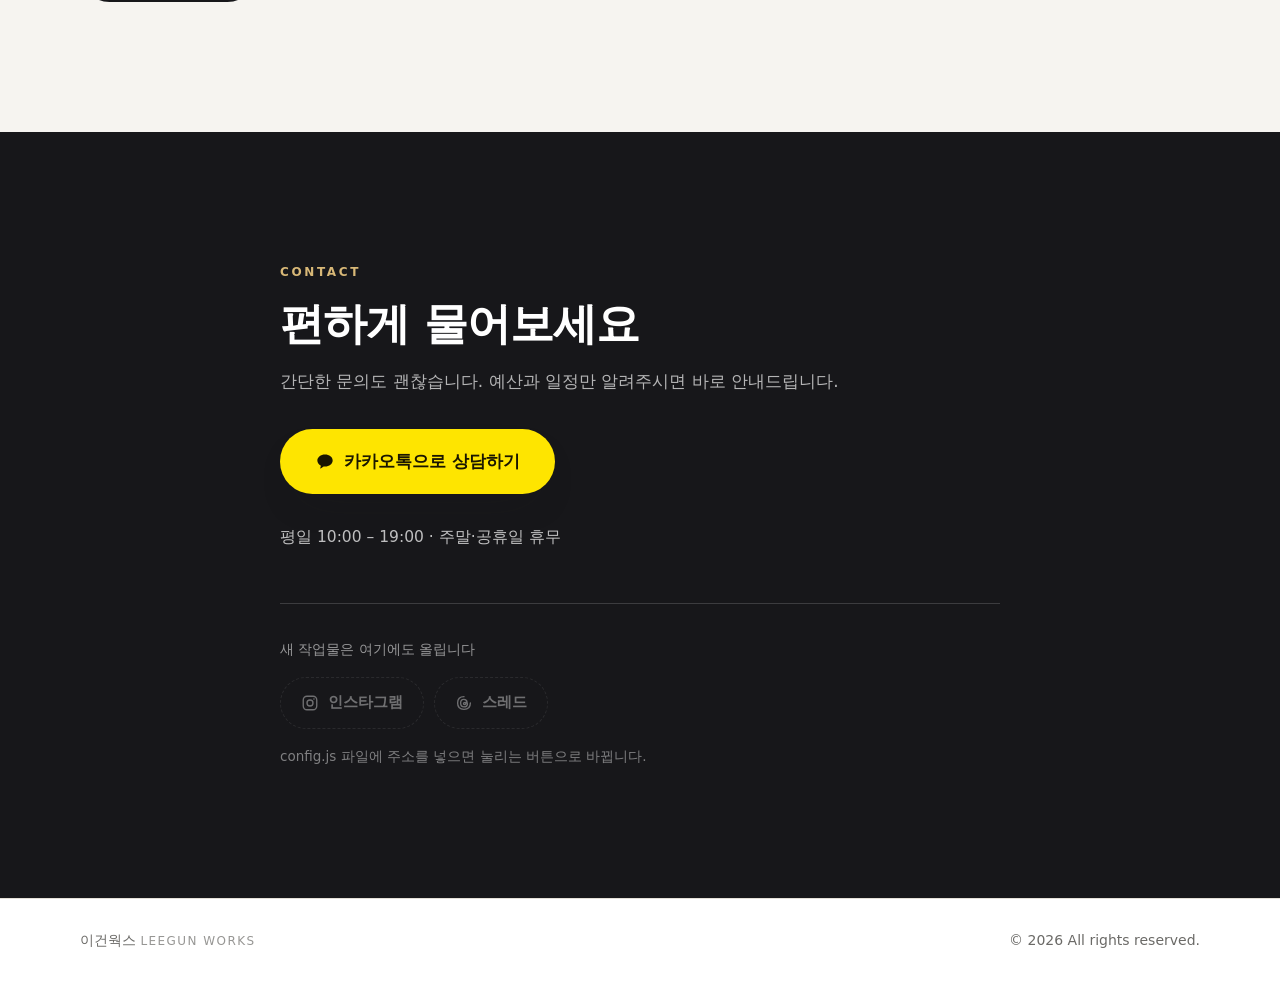
==== commit ea6a3a08: "가격 조정 및 수정·기간 조건 반영, SNS 가격표 이미지 추가 가격 - 심플 9만 → 4만 9천원부터 - 스탠다드 18만 → 15만원부터 - 브랜드 패키지 35만 → 30만원부터" ====
--- a/index.html
+++ b/index.html
@@ -104,6 +104,8 @@
         <ul id="price-options"></ul>
       </div>
 
+      <p class="price-footnote" data-price-footnote></p>
+
       <div class="price-cta">
         <a class="btn btn-ink btn-lg" href="#request">의뢰 요청서 작성하기</a>
         <a class="btn btn-kakao" data-kakao-cta href="#contact">
--- a/style.css
+++ b/style.css
@@ -269,7 +269,13 @@
 .price-options .opt-name { color: var(--ink-soft); }
 .price-options .opt-price { font-weight: 700; }
 
-.price-cta { display: flex; flex-wrap: wrap; gap: 12px; margin-top: 38px; }
+.price-footnote {
+  margin-top: 24px; font-size: 14px; line-height: 1.7;
+  color: var(--ink-soft); max-width: 62ch;
+}
+.price-footnote[hidden] { display: none; }
+
+.price-cta { display: flex; flex-wrap: wrap; gap: 12px; margin-top: 34px; }
 
 /* ---------- 의뢰 요청서 ---------- */
 .req-form { max-width: 760px; display: grid; gap: 26px; }
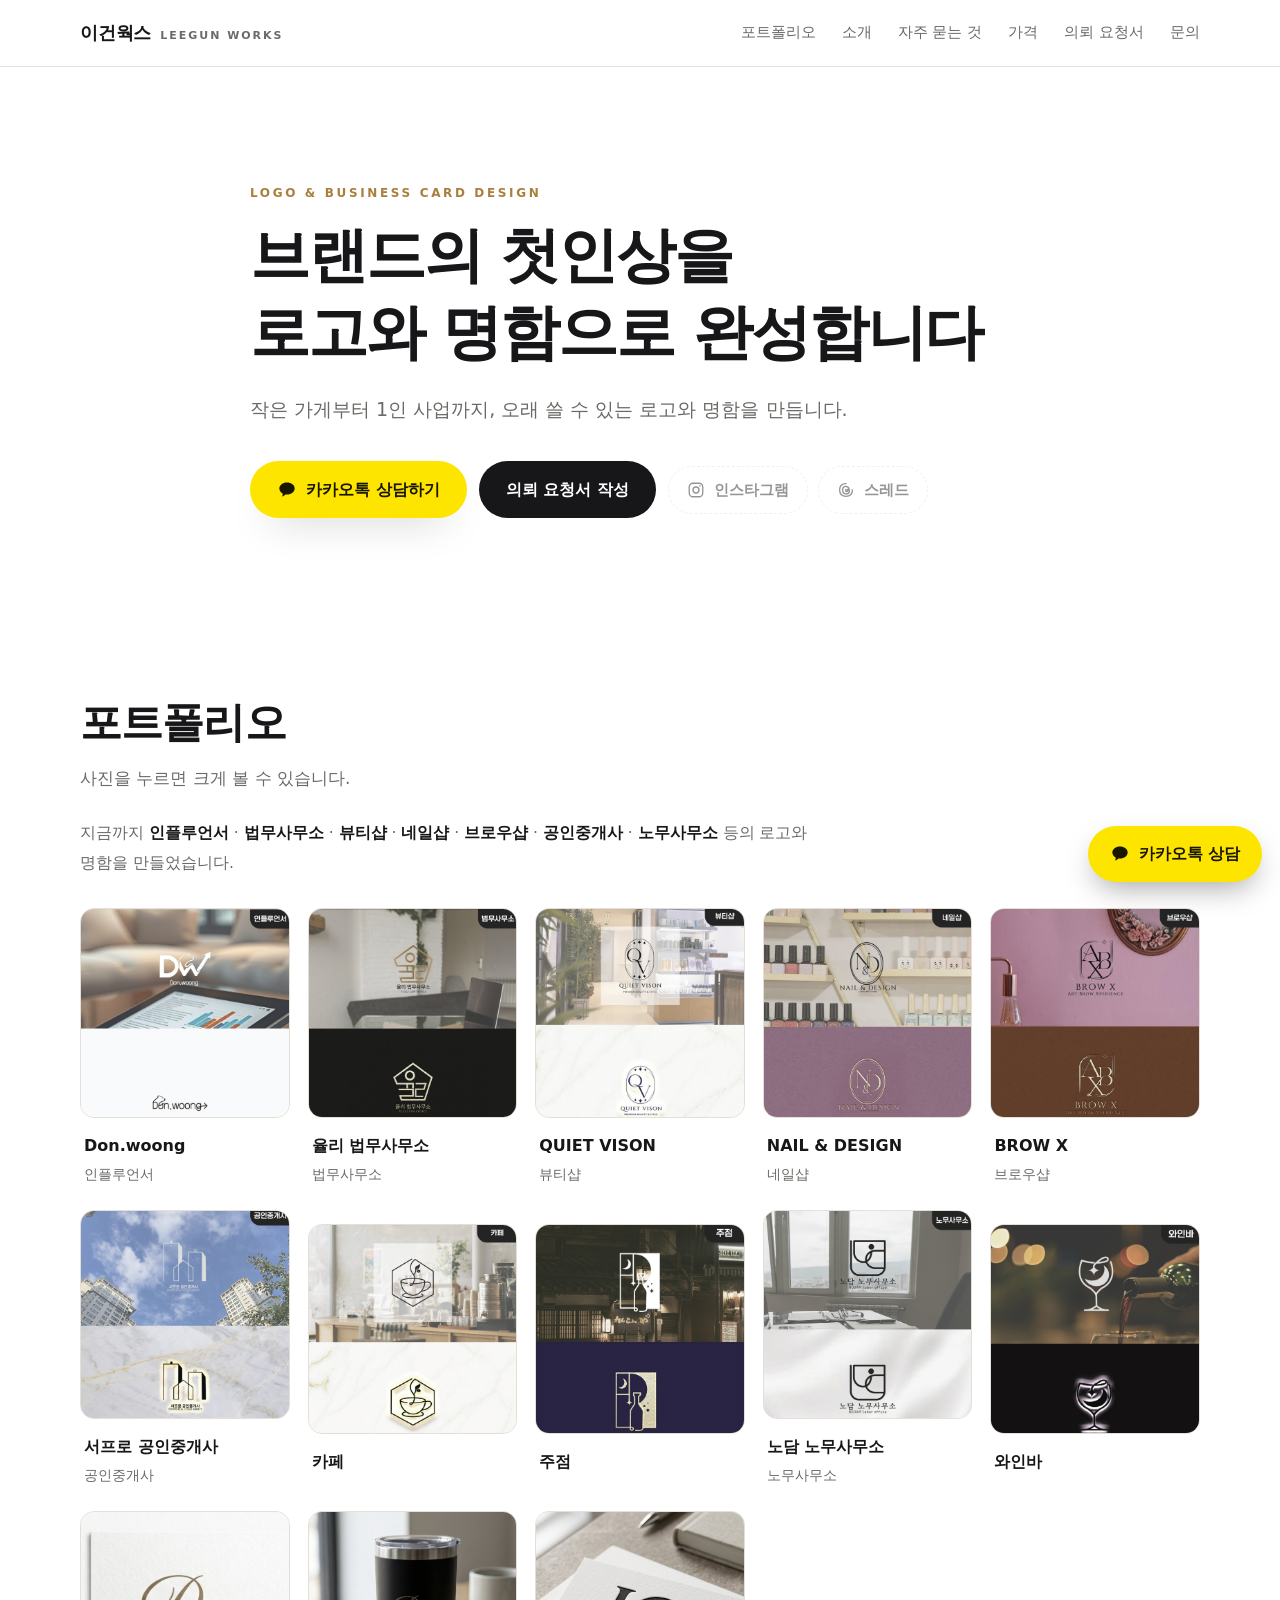
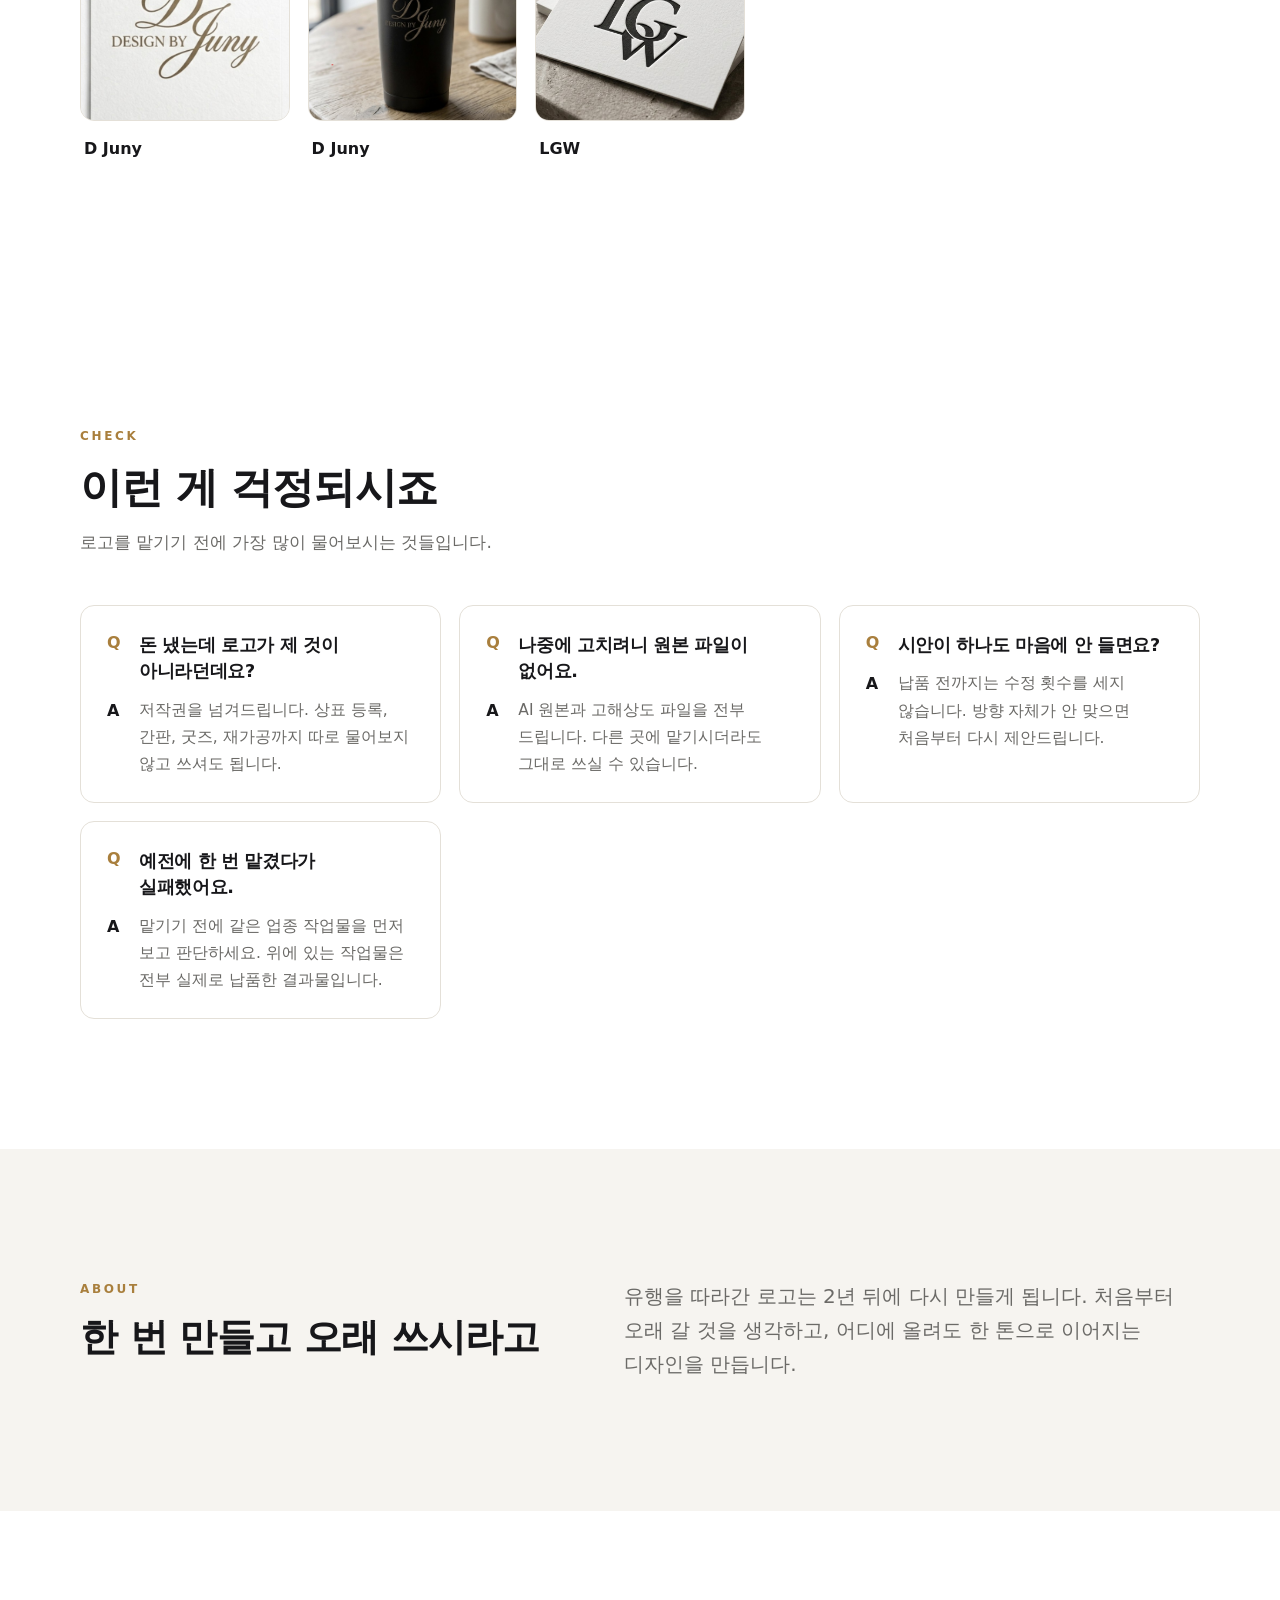
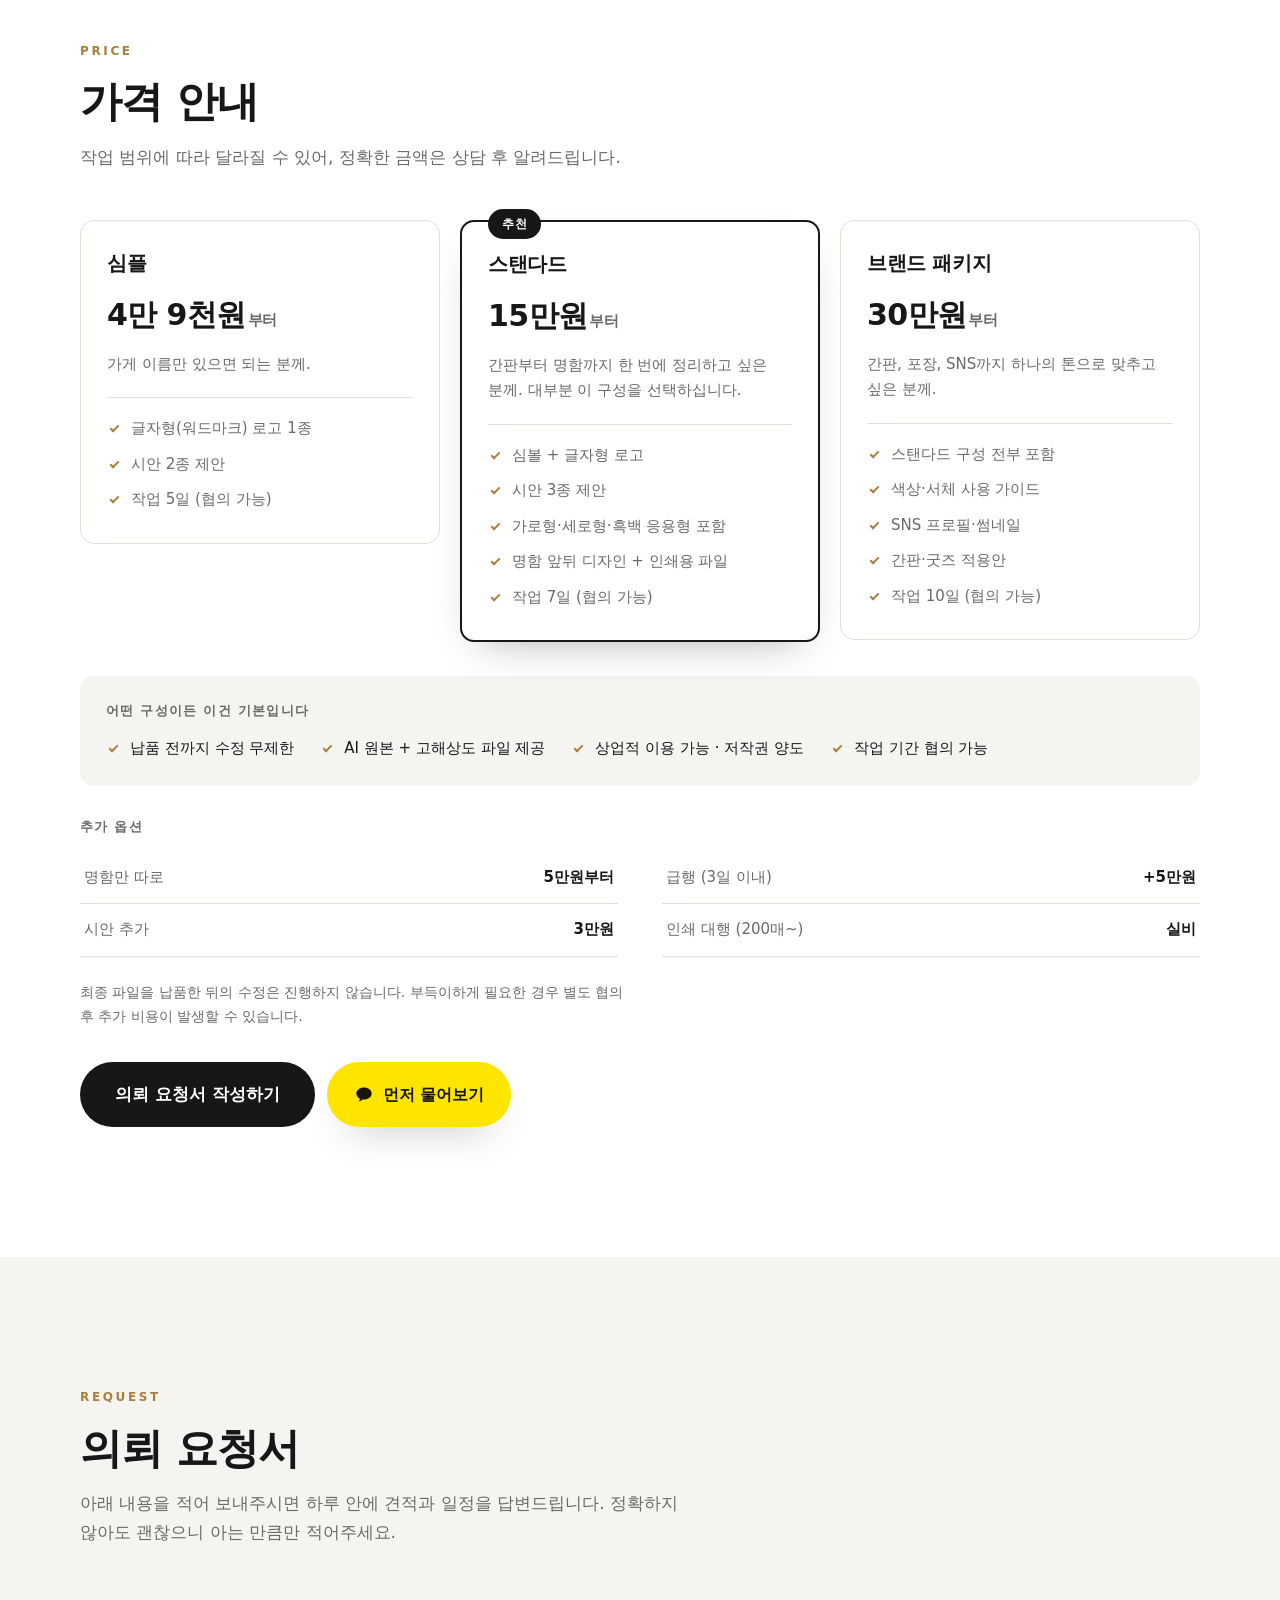
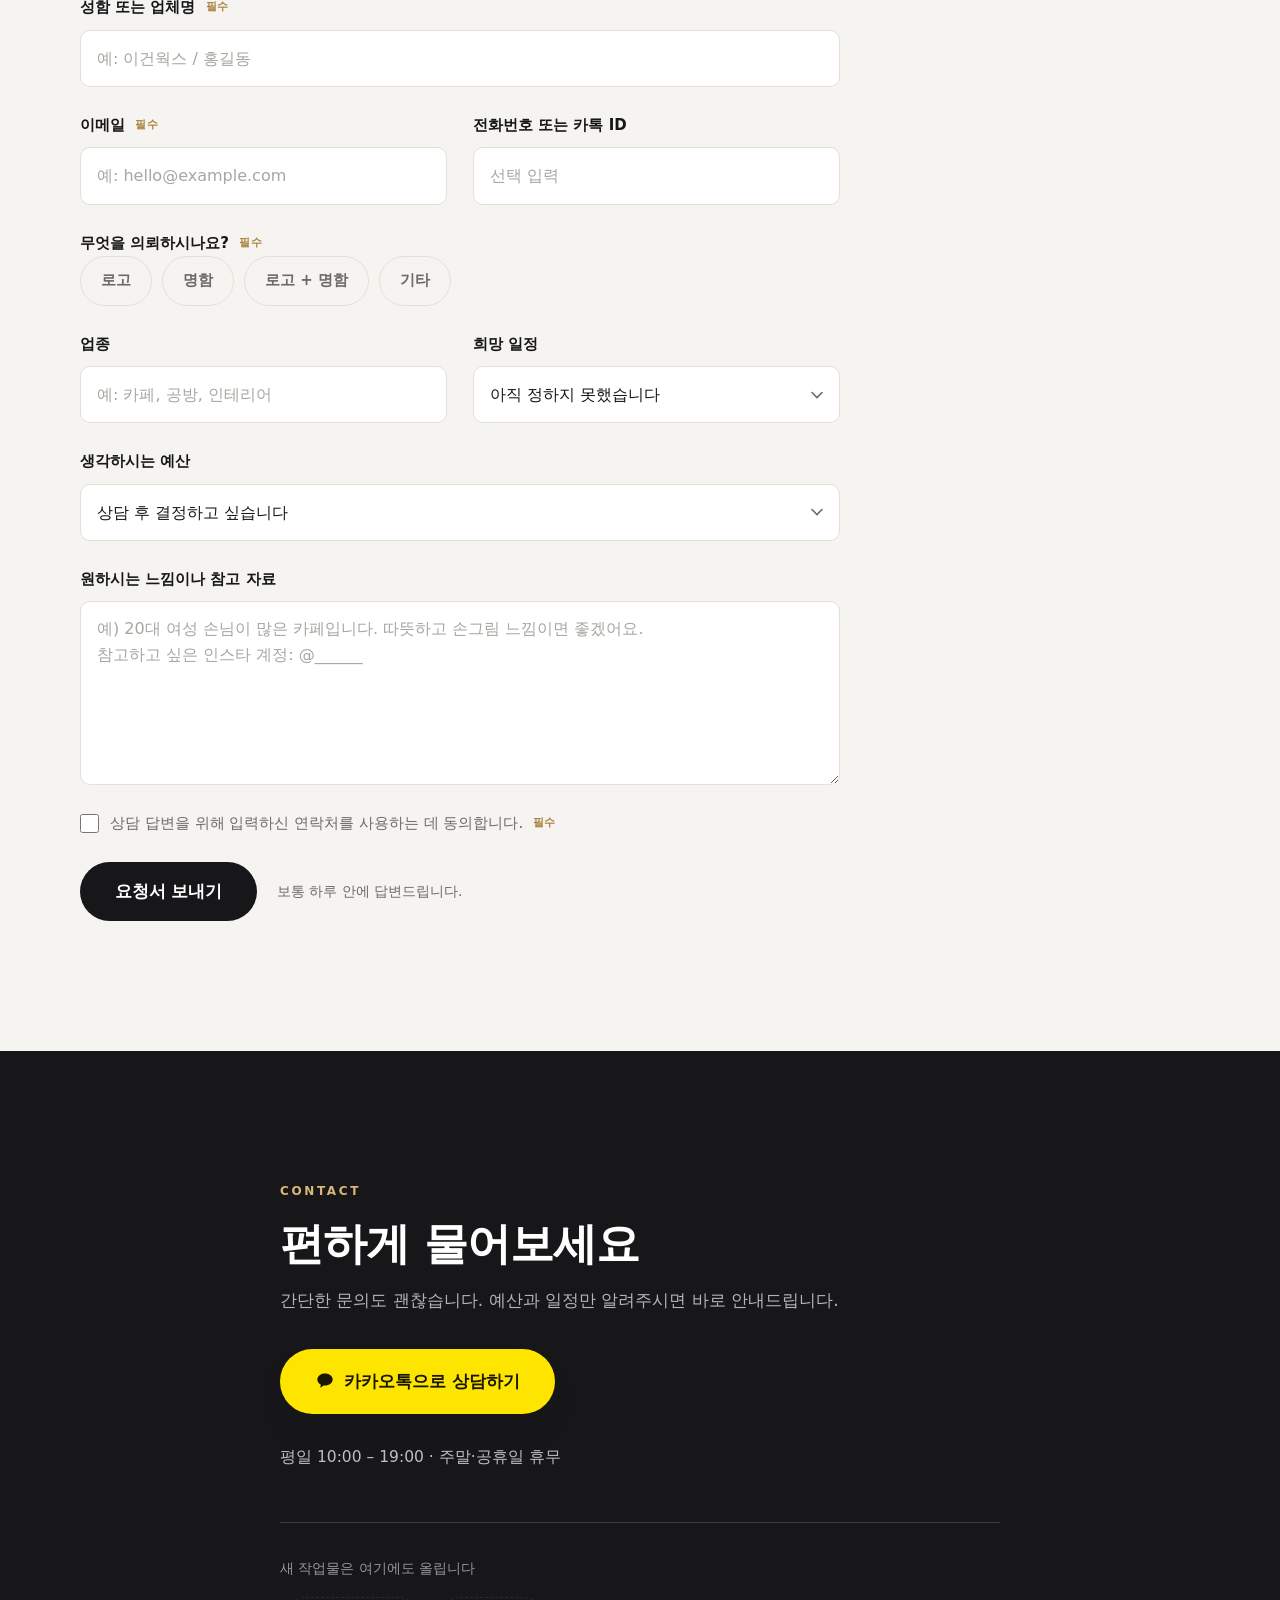
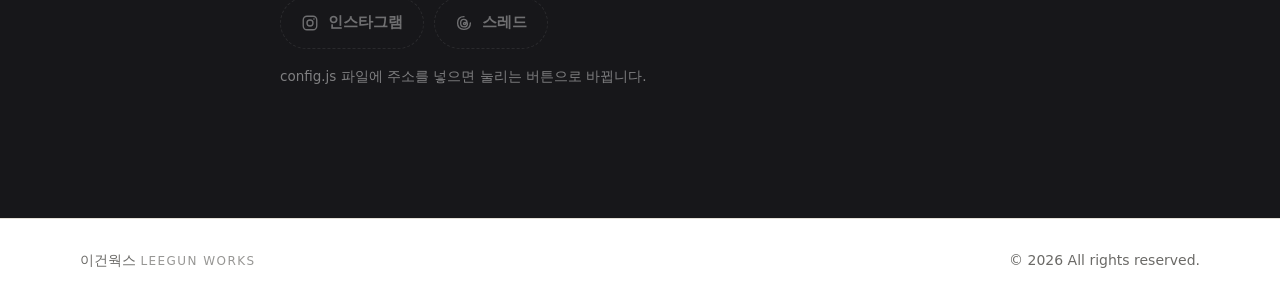
==== commit 418777bc: "전환 흐름에 맞춰 신뢰 구간 신설 (걱정 해소·후기·업종 목록) 상세페이지 전환은 디자인보다 구성 순서에 좌우되며 "훅 → 장점 → 사회적 증거 → 구매 유도" 흐름이 필요하다는 " ====
--- a/index.html
+++ b/index.html
@@ -34,6 +34,7 @@
     <nav class="nav" id="siteNav" aria-label="주요 메뉴">
       <a href="#portfolio">포트폴리오</a>
       <a href="#about">소개</a>
+      <a href="#worries">자주 묻는 것</a>
       <a href="#pricing">가격</a>
       <a href="#request" class="nav-cta">의뢰 요청서</a>
       <a href="#contact">문의</a>
@@ -67,8 +68,33 @@
         <p class="section-text">사진을 누르면 크게 볼 수 있습니다.</p>
       </div>
 
+      <p class="fields" id="fields" hidden></p>
+
       <div class="grid" id="gallery"></div>
       <p class="empty" id="galleryEmpty" hidden>아직 등록된 작업물이 없습니다.</p>
+    </div>
+  </section>
+
+  <!-- 후기 (config.js 의 reviews 가 비어 있으면 통째로 숨겨집니다) -->
+  <section id="reviews" class="section section-alt" hidden>
+    <div class="wrap">
+      <div class="section-head">
+        <p class="eyebrow">REVIEW</p>
+        <h2>받은 이야기</h2>
+      </div>
+      <div class="review-grid" id="review-list"></div>
+    </div>
+  </section>
+
+  <!-- 손님이 걱정하는 것 -->
+  <section id="worries" class="section">
+    <div class="wrap">
+      <div class="section-head">
+        <p class="eyebrow">CHECK</p>
+        <h2>이런 게 걱정되시죠</h2>
+        <p class="section-text">로고를 맡기기 전에 가장 많이 물어보시는 것들입니다.</p>
+      </div>
+      <div class="worry-grid" id="worry-list"></div>
     </div>
   </section>
 
--- a/style.css
+++ b/style.css
@@ -192,6 +192,54 @@
 .card-item .meta span { font-size: 14px; color: var(--ink-soft); }
 .empty { color: var(--ink-soft); padding: 40px 0; }
 
+/* ---------- 다뤄본 업종 한 줄 ---------- */
+.fields {
+  margin: -22px 0 30px; font-size: 15.5px; line-height: 1.9; color: var(--ink-soft);
+  max-width: 74ch;
+}
+.fields[hidden] { display: none; }
+.fields b { color: var(--ink); font-weight: 700; }
+
+/* ---------- 후기 ---------- */
+.review-grid {
+  display: grid; gap: 18px;
+  grid-template-columns: repeat(auto-fit, minmax(min(100%, 300px), 1fr));
+}
+.review {
+  background: var(--paper); border: 1px solid var(--line); border-radius: var(--radius);
+  padding: 26px 26px 22px; display: flex; flex-direction: column; gap: 14px;
+}
+.review p { font-size: 16.5px; line-height: 1.7; }
+.review p::before { content: "“"; color: var(--accent); font-weight: 800; margin-right: 2px; }
+.review p::after  { content: "”"; color: var(--accent); font-weight: 800; margin-left: 2px; }
+.review .who { margin-top: auto; font-size: 14.5px; color: var(--ink-soft); }
+
+/* ---------- 손님이 걱정하는 것 ---------- */
+.worry-grid {
+  display: grid; gap: 18px;
+  grid-template-columns: repeat(auto-fit, minmax(min(100%, 320px), 1fr));
+}
+.worry {
+  border: 1px solid var(--line); border-radius: var(--radius);
+  padding: 26px 26px 24px; background: var(--paper);
+}
+.worry h3 {
+  font-size: 17.5px; font-weight: 700; line-height: 1.5;
+  padding-left: 32px; position: relative;
+}
+.worry h3::before {
+  content: "Q"; position: absolute; left: 0; top: -1px;
+  font-size: 16px; font-weight: 800; color: var(--accent);
+}
+.worry p {
+  margin-top: 12px; padding-left: 32px; position: relative;
+  font-size: 15.5px; line-height: 1.75; color: var(--ink-soft);
+}
+.worry p::before {
+  content: "A"; position: absolute; left: 0; top: 0;
+  font-size: 16px; font-weight: 800; color: var(--ink);
+}
+
 /* ---------- 소개 ---------- */
 .about-inner { display: grid; gap: 32px; grid-template-columns: 1fr; }
 .about-inner h2 { font-size: clamp(26px, 4vw, 38px); }
